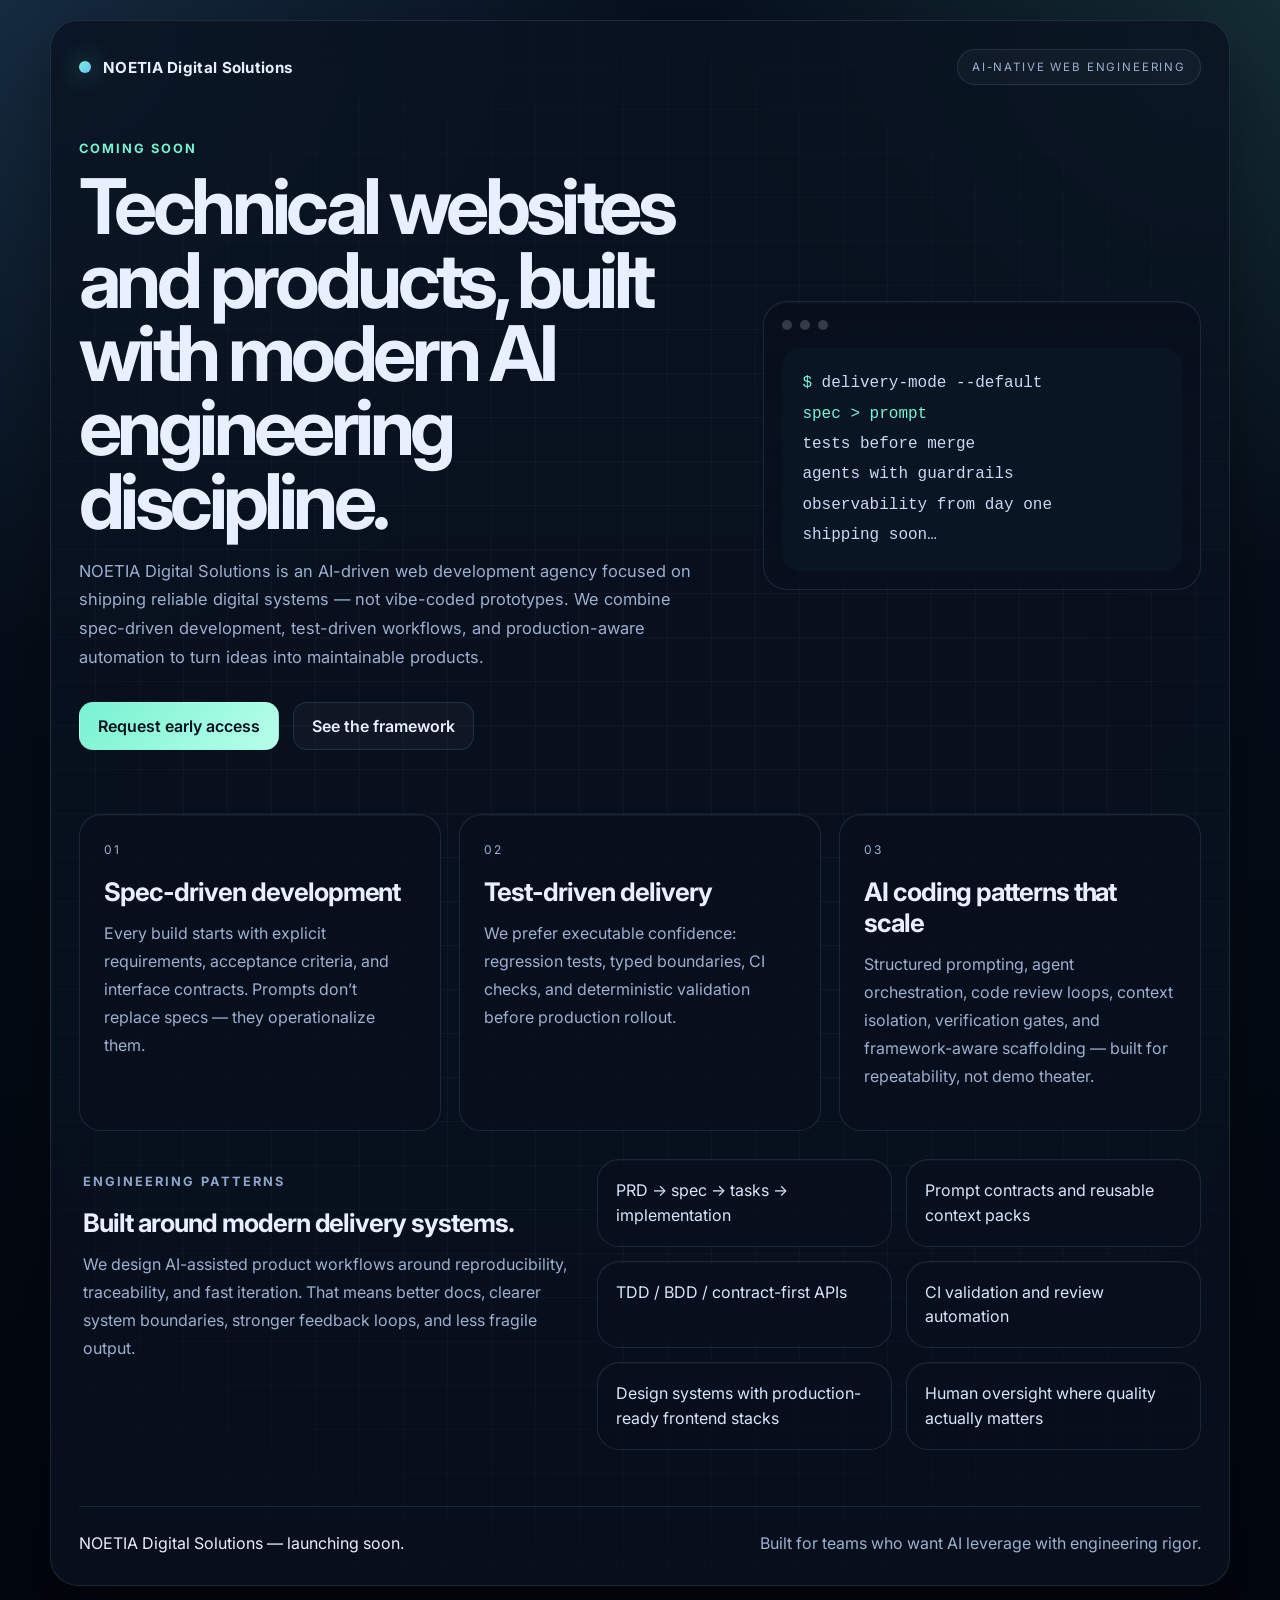
==== index.html @ c1563694 "feat: add coming soon landing page" ====
<!DOCTYPE html>
<html lang="en">
  <head>
    <meta charset="UTF-8" />
    <meta name="viewport" content="width=device-width, initial-scale=1.0" />
    <title>NOETIA Digital Solutions — Coming Soon</title>
    <meta
      name="description"
      content="NOETIA Digital Solutions builds AI-native web systems with spec-driven delivery, test-first engineering, and autonomous coding workflows."
    />
    <link rel="preconnect" href="https://fonts.googleapis.com" />
    <link rel="preconnect" href="https://fonts.gstatic.com" crossorigin />
    <link
      href="https://fonts.googleapis.com/css2?family=Inter:wght@400;500;600;700;800&display=swap"
      rel="stylesheet"
    />
    <link rel="stylesheet" href="styles.css" />
  </head>
  <body>
    <div class="page-shell">
      <div class="grid-glow"></div>
      <header class="topbar">
        <div class="brand-mark">
          <span class="brand-dot"></span>
          <span>NOETIA Digital Solutions</span>
        </div>
        <div class="status-pill">AI-native web engineering</div>
      </header>

      <main class="hero-layout">
        <section class="hero-copy">
          <p class="eyebrow">COMING SOON</p>
          <h1>Technical websites and products, built with modern AI engineering discipline.</h1>
          <p class="lede">
            NOETIA Digital Solutions is an AI-driven web development agency focused on shipping
            reliable digital systems — not vibe-coded prototypes. We combine spec-driven
            development, test-driven workflows, and production-aware automation to turn ideas into
            maintainable products.
          </p>

          <div class="cta-row">
            <a class="button primary" href="mailto:hello@noetia.digital">Request early access</a>
            <a class="button secondary" href="#framework">See the framework</a>
          </div>
        </section>

        <aside class="signal-card">
          <div class="terminal-head">
            <span></span><span></span><span></span>
          </div>
          <div class="terminal-body">
            <div><span class="prompt">$</span> delivery-mode --default</div>
            <div class="accent">spec &gt; prompt</div>
            <div>tests before merge</div>
            <div>agents with guardrails</div>
            <div>observability from day one</div>
            <div>shipping soon…</div>
          </div>
        </aside>
      </main>

      <section class="principles" id="framework">
        <article class="card">
          <p class="card-label">01</p>
          <h2>Spec-driven development</h2>
          <p>
            Every build starts with explicit requirements, acceptance criteria, and interface
            contracts. Prompts don’t replace specs — they operationalize them.
          </p>
        </article>
        <article class="card">
          <p class="card-label">02</p>
          <h2>Test-driven delivery</h2>
          <p>
            We prefer executable confidence: regression tests, typed boundaries, CI checks, and
            deterministic validation before production rollout.
          </p>
        </article>
        <article class="card">
          <p class="card-label">03</p>
          <h2>AI coding patterns that scale</h2>
          <p>
            Structured prompting, agent orchestration, code review loops, context isolation,
            verification gates, and framework-aware scaffolding — built for repeatability, not
            demo theater.
          </p>
        </article>
      </section>

      <section class="capabilities">
        <div class="capability-copy">
          <p class="eyebrow muted">ENGINEERING PATTERNS</p>
          <h2>Built around modern delivery systems.</h2>
          <p>
            We design AI-assisted product workflows around reproducibility, traceability, and fast
            iteration. That means better docs, clearer system boundaries, stronger feedback loops,
            and less fragile output.
          </p>
        </div>
        <div class="capability-list">
          <div class="mini-card">PRD → spec → tasks → implementation</div>
          <div class="mini-card">Prompt contracts and reusable context packs</div>
          <div class="mini-card">TDD / BDD / contract-first APIs</div>
          <div class="mini-card">CI validation and review automation</div>
          <div class="mini-card">Design systems with production-ready frontend stacks</div>
          <div class="mini-card">Human oversight where quality actually matters</div>
        </div>
      </section>

      <footer class="footer">
        <p>NOETIA Digital Solutions — launching soon.</p>
        <p class="footer-note">Built for teams who want AI leverage with engineering rigor.</p>
      </footer>
    </div>
  </body>
</html>
---- styles.css ----
:root {
  --bg: #07111f;
  --bg-soft: rgba(10, 18, 32, 0.78);
  --panel: rgba(9, 16, 29, 0.72);
  --panel-strong: rgba(11, 21, 37, 0.96);
  --line: rgba(120, 149, 189, 0.18);
  --text: #e8f0ff;
  --muted: #9cb0d1;
  --primary: #78f2d1;
  --primary-strong: #6ac0ff;
  --shadow: 0 24px 60px rgba(0, 0, 0, 0.35);
}

* {
  box-sizing: border-box;
}

html {
  scroll-behavior: smooth;
}

body {
  margin: 0;
  min-height: 100vh;
  font-family: "Inter", system-ui, sans-serif;
  color: var(--text);
  background:
    radial-gradient(circle at top left, rgba(106, 192, 255, 0.15), transparent 32%),
    radial-gradient(circle at top right, rgba(120, 242, 209, 0.12), transparent 28%),
    linear-gradient(180deg, #07111f 0%, #02060d 100%);
}

.page-shell {
  position: relative;
  overflow: hidden;
  width: min(1180px, calc(100% - 40px));
  margin: 20px auto;
  padding: 28px;
  border: 1px solid var(--line);
  border-radius: 28px;
  background: var(--bg-soft);
  box-shadow: var(--shadow);
  backdrop-filter: blur(24px);
}

.grid-glow {
  position: absolute;
  inset: 0;
  background-image:
    linear-gradient(rgba(120, 149, 189, 0.06) 1px, transparent 1px),
    linear-gradient(90deg, rgba(120, 149, 189, 0.06) 1px, transparent 1px);
  background-size: 44px 44px;
  mask-image: radial-gradient(circle at center, black 45%, transparent 100%);
  pointer-events: none;
}

.topbar,
.hero-layout,
.principles,
.capabilities,
.footer {
  position: relative;
  z-index: 1;
}

.topbar {
  display: flex;
  align-items: center;
  justify-content: space-between;
  gap: 16px;
  margin-bottom: 56px;
}

.brand-mark {
  display: inline-flex;
  align-items: center;
  gap: 12px;
  font-size: 0.95rem;
  font-weight: 700;
  letter-spacing: 0.02em;
}

.brand-dot {
  width: 12px;
  height: 12px;
  border-radius: 999px;
  background: linear-gradient(135deg, var(--primary), var(--primary-strong));
  box-shadow: 0 0 24px rgba(120, 242, 209, 0.55);
}

.status-pill,
.eyebrow,
.card-label {
  letter-spacing: 0.16em;
  text-transform: uppercase;
}

.status-pill {
  padding: 10px 14px;
  border: 1px solid var(--line);
  border-radius: 999px;
  font-size: 0.72rem;
  color: var(--muted);
  background: rgba(255, 255, 255, 0.03);
}

.hero-layout {
  display: grid;
  grid-template-columns: minmax(0, 1.35fr) minmax(290px, 0.9fr);
  gap: 28px;
  align-items: center;
}

.eyebrow {
  margin: 0 0 14px;
  font-size: 0.8rem;
  font-weight: 700;
  color: var(--primary);
}

.eyebrow.muted {
  color: #8da5cb;
}

h1,
h2,
p {
  margin-top: 0;
}

h1 {
  max-width: 12ch;
  margin-bottom: 18px;
  font-size: clamp(3rem, 6vw, 5.5rem);
  line-height: 0.96;
  letter-spacing: -0.06em;
}

h2 {
  margin-bottom: 12px;
  font-size: clamp(1.45rem, 2vw, 2rem);
  letter-spacing: -0.04em;
}

.lede,
.card p,
.capability-copy p,
.footer-note {
  color: var(--muted);
  line-height: 1.75;
}

.lede {
  max-width: 62ch;
  font-size: 1.03rem;
}

.cta-row {
  display: flex;
  flex-wrap: wrap;
  gap: 14px;
  margin-top: 30px;
}

.button {
  display: inline-flex;
  align-items: center;
  justify-content: center;
  min-height: 48px;
  padding: 0 18px;
  border-radius: 14px;
  border: 1px solid transparent;
  font-weight: 600;
  text-decoration: none;
  transition: transform 150ms ease, border-color 150ms ease, background 150ms ease;
}

.button:hover {
  transform: translateY(-1px);
}

.button.primary {
  color: #04111d;
  background: linear-gradient(135deg, var(--primary), #b8ffea);
}

.button.secondary {
  color: var(--text);
  border-color: var(--line);
  background: rgba(255, 255, 255, 0.03);
}

.signal-card,
.card,
.mini-card {
  border: 1px solid var(--line);
  background: var(--panel);
  box-shadow: inset 0 1px 0 rgba(255, 255, 255, 0.04);
}

.signal-card {
  padding: 18px;
  border-radius: 24px;
  background: linear-gradient(180deg, rgba(8, 16, 29, 0.95), rgba(9, 16, 29, 0.68));
}

.terminal-head {
  display: flex;
  gap: 8px;
  margin-bottom: 18px;
}

.terminal-head span {
  width: 10px;
  height: 10px;
  border-radius: 999px;
  background: rgba(255, 255, 255, 0.18);
}

.terminal-body {
  padding: 20px;
  border-radius: 18px;
  background: var(--panel-strong);
  font-family: "SFMono-Regular", ui-monospace, monospace;
  line-height: 1.9;
  color: #c9d8f3;
}

.prompt,
.accent {
  color: var(--primary);
}

.principles {
  display: grid;
  grid-template-columns: repeat(3, minmax(0, 1fr));
  gap: 18px;
  margin-top: 64px;
}

.card,
.mini-card {
  border-radius: 22px;
}

.card {
  padding: 24px;
}

.card-label {
  margin-bottom: 16px;
  font-size: 0.75rem;
  color: var(--primary);
}

.capabilities {
  display: grid;
  grid-template-columns: minmax(0, 0.9fr) minmax(0, 1.1fr);
  gap: 24px;
  margin-top: 28px;
  align-items: start;
}

.capability-copy {
  padding: 12px 4px;
}

.capability-list {
  display: grid;
  grid-template-columns: repeat(2, minmax(0, 1fr));
  gap: 14px;
}

.mini-card {
  padding: 18px;
  color: #d9e5fb;
  line-height: 1.55;
}

.footer {
  display: flex;
  align-items: center;
  justify-content: space-between;
  gap: 16px;
  margin-top: 56px;
  padding-top: 22px;
  border-top: 1px solid var(--line);
}

.footer p {
  margin-bottom: 0;
}

@media (max-width: 900px) {
  .hero-layout,
  .principles,
  .capabilities,
  .capability-list,
  .footer {
    grid-template-columns: 1fr;
  }

  .topbar,
  .footer {
    flex-direction: column;
    align-items: flex-start;
  }

  h1 {
    max-width: 100%;
  }
}

@media (max-width: 640px) {
  .page-shell {
    width: min(100% - 20px, 100%);
    margin: 10px auto;
    padding: 20px;
    border-radius: 20px;
  }

  .topbar {
    margin-bottom: 36px;
  }

  .principles {
    margin-top: 42px;
  }

  .footer {
    margin-top: 40px;
  }
}
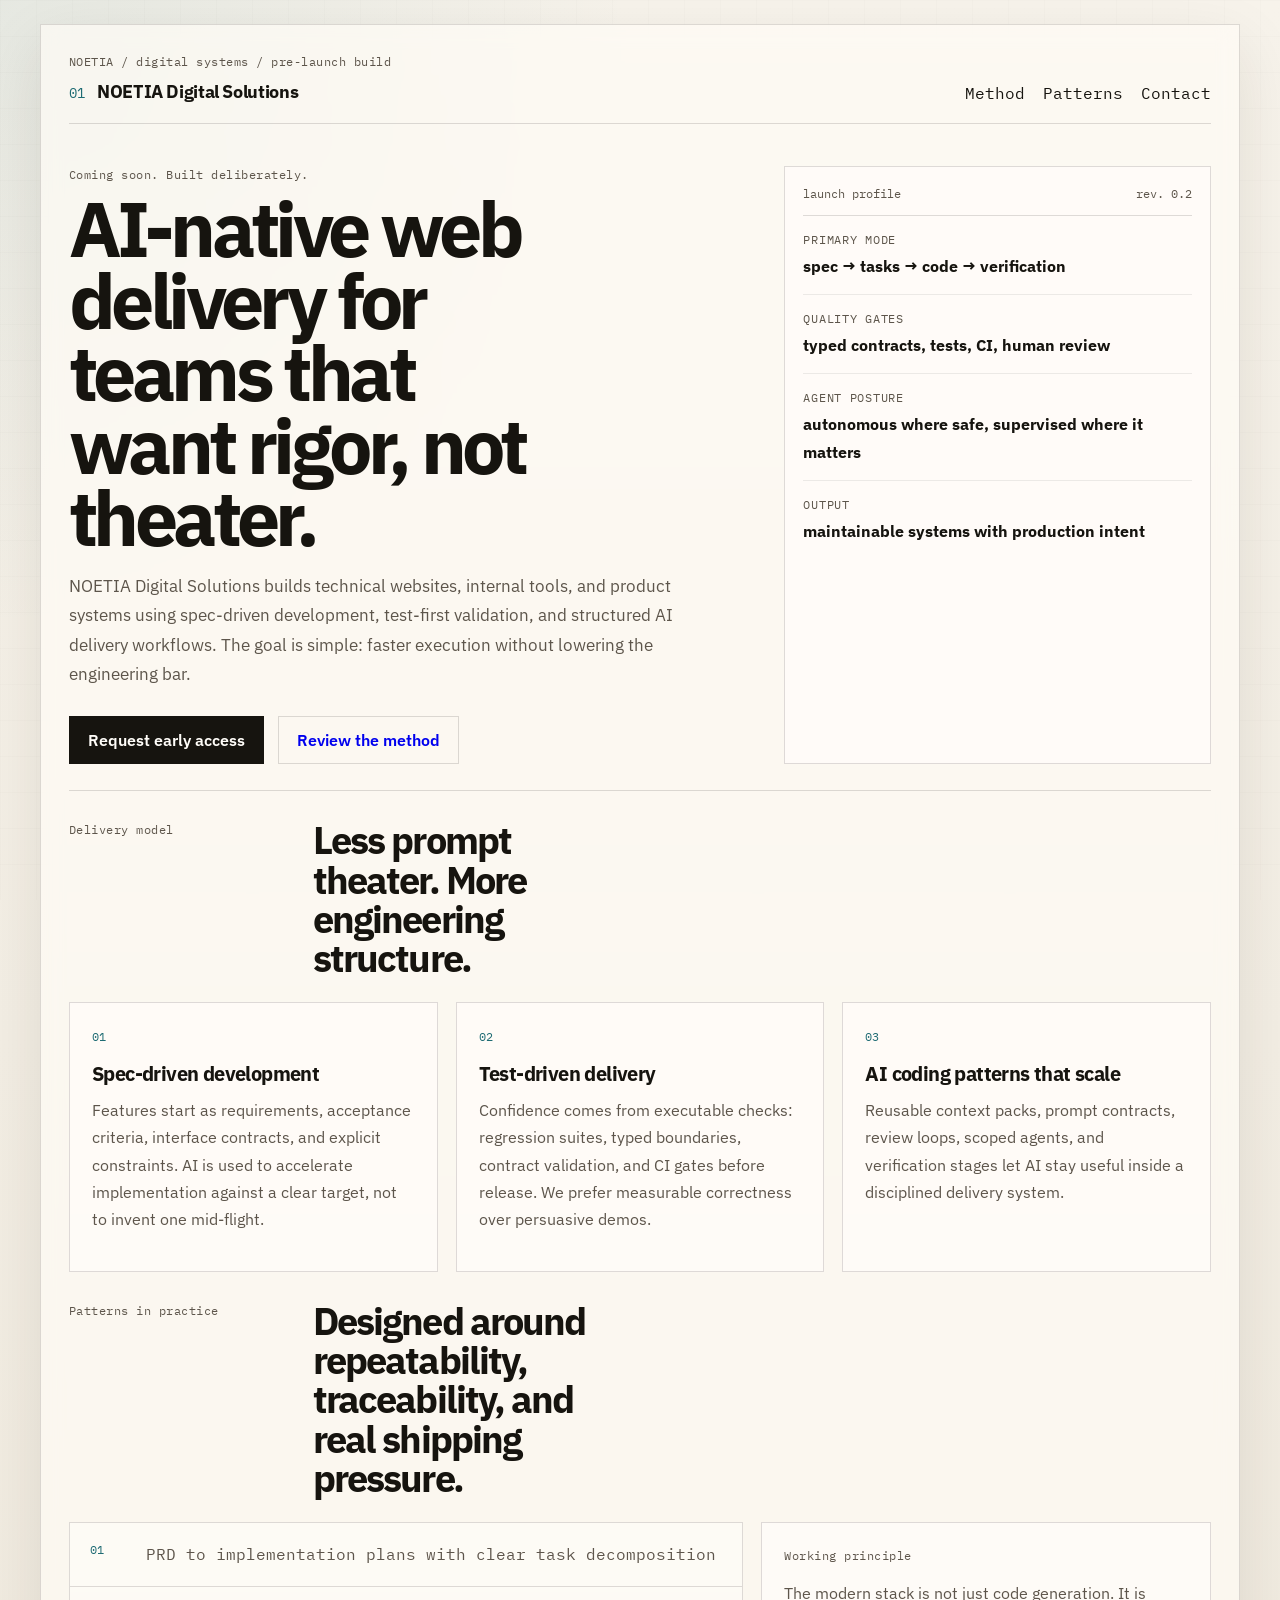
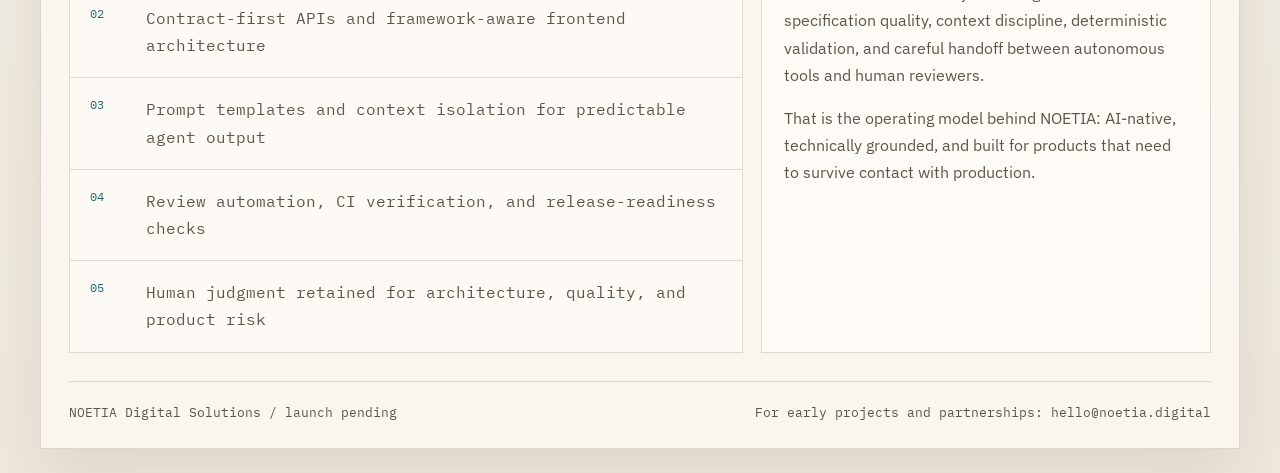
==== commit 07792202: "refactor: sharpen landing page design language" ====
--- a/index.html
+++ b/index.html
@@ -11,105 +11,155 @@
     <link rel="preconnect" href="https://fonts.googleapis.com" />
     <link rel="preconnect" href="https://fonts.gstatic.com" crossorigin />
     <link
-      href="https://fonts.googleapis.com/css2?family=Inter:wght@400;500;600;700;800&display=swap"
+      href="https://fonts.googleapis.com/css2?family=IBM+Plex+Sans:wght@400;500;600;700&family=IBM+Plex+Mono:wght@400;500;600&display=swap"
       rel="stylesheet"
     />
     <link rel="stylesheet" href="styles.css" />
   </head>
   <body>
-    <div class="page-shell">
-      <div class="grid-glow"></div>
-      <header class="topbar">
-        <div class="brand-mark">
-          <span class="brand-dot"></span>
-          <span>NOETIA Digital Solutions</span>
+    <div class="frame">
+      <header class="masthead">
+        <div class="brand-block">
+          <p class="meta-line">NOETIA / digital systems / pre-launch build</p>
+          <div class="brand-row">
+            <span class="brand-index">01</span>
+            <span class="brand-name">NOETIA Digital Solutions</span>
+          </div>
         </div>
-        <div class="status-pill">AI-native web engineering</div>
+        <nav class="utility-nav" aria-label="Section navigation">
+          <a href="#method">Method</a>
+          <a href="#stack">Patterns</a>
+          <a href="mailto:hello@noetia.digital">Contact</a>
+        </nav>
       </header>
 
-      <main class="hero-layout">
-        <section class="hero-copy">
-          <p class="eyebrow">COMING SOON</p>
-          <h1>Technical websites and products, built with modern AI engineering discipline.</h1>
-          <p class="lede">
-            NOETIA Digital Solutions is an AI-driven web development agency focused on shipping
-            reliable digital systems — not vibe-coded prototypes. We combine spec-driven
-            development, test-driven workflows, and production-aware automation to turn ideas into
-            maintainable products.
-          </p>
+      <main>
+        <section class="hero">
+          <div class="hero-copy">
+            <p class="section-kicker">Coming soon. Built deliberately.</p>
+            <h1>AI-native web delivery for teams that want rigor, not theater.</h1>
+            <p class="hero-text">
+              NOETIA Digital Solutions builds technical websites, internal tools, and product
+              systems using spec-driven development, test-first validation, and structured AI
+              delivery workflows. The goal is simple: faster execution without lowering the
+              engineering bar.
+            </p>
+            <div class="hero-actions">
+              <a class="button button-primary" href="mailto:hello@noetia.digital"
+                >Request early access</a
+              >
+              <a class="button button-secondary" href="#method">Review the method</a>
+            </div>
+          </div>
 
-          <div class="cta-row">
-            <a class="button primary" href="mailto:hello@noetia.digital">Request early access</a>
-            <a class="button secondary" href="#framework">See the framework</a>
+          <aside class="signal-panel" aria-label="Delivery model preview">
+            <div class="signal-head">
+              <span>launch profile</span>
+              <span>rev. 0.2</span>
+            </div>
+            <div class="signal-grid">
+              <div>
+                <span class="signal-label">Primary mode</span>
+                <strong>spec &rarr; tasks &rarr; code &rarr; verification</strong>
+              </div>
+              <div>
+                <span class="signal-label">Quality gates</span>
+                <strong>typed contracts, tests, CI, human review</strong>
+              </div>
+              <div>
+                <span class="signal-label">Agent posture</span>
+                <strong>autonomous where safe, supervised where it matters</strong>
+              </div>
+              <div>
+                <span class="signal-label">Output</span>
+                <strong>maintainable systems with production intent</strong>
+              </div>
+            </div>
+          </aside>
+        </section>
+
+        <section class="method" id="method">
+          <div class="section-heading">
+            <p class="section-kicker">Delivery model</p>
+            <h2>Less prompt theater. More engineering structure.</h2>
+          </div>
+          <div class="method-grid">
+            <article class="method-card">
+              <span class="card-number">01</span>
+              <h3>Spec-driven development</h3>
+              <p>
+                Features start as requirements, acceptance criteria, interface contracts, and
+                explicit constraints. AI is used to accelerate implementation against a clear
+                target, not to invent one mid-flight.
+              </p>
+            </article>
+            <article class="method-card">
+              <span class="card-number">02</span>
+              <h3>Test-driven delivery</h3>
+              <p>
+                Confidence comes from executable checks: regression suites, typed boundaries,
+                contract validation, and CI gates before release. We prefer measurable correctness
+                over persuasive demos.
+              </p>
+            </article>
+            <article class="method-card">
+              <span class="card-number">03</span>
+              <h3>AI coding patterns that scale</h3>
+              <p>
+                Reusable context packs, prompt contracts, review loops, scoped agents, and
+                verification stages let AI stay useful inside a disciplined delivery system.
+              </p>
+            </article>
           </div>
         </section>
 
-        <aside class="signal-card">
-          <div class="terminal-head">
-            <span></span><span></span><span></span>
+        <section class="stack" id="stack">
+          <div class="section-heading">
+            <p class="section-kicker">Patterns in practice</p>
+            <h2>Designed around repeatability, traceability, and real shipping pressure.</h2>
           </div>
-          <div class="terminal-body">
-            <div><span class="prompt">$</span> delivery-mode --default</div>
-            <div class="accent">spec &gt; prompt</div>
-            <div>tests before merge</div>
-            <div>agents with guardrails</div>
-            <div>observability from day one</div>
-            <div>shipping soon…</div>
+          <div class="stack-layout">
+            <div class="stack-list" role="list" aria-label="Capabilities">
+              <div class="stack-item" role="listitem">
+                <span>01</span>
+                <p>PRD to implementation plans with clear task decomposition</p>
+              </div>
+              <div class="stack-item" role="listitem">
+                <span>02</span>
+                <p>Contract-first APIs and framework-aware frontend architecture</p>
+              </div>
+              <div class="stack-item" role="listitem">
+                <span>03</span>
+                <p>Prompt templates and context isolation for predictable agent output</p>
+              </div>
+              <div class="stack-item" role="listitem">
+                <span>04</span>
+                <p>Review automation, CI verification, and release-readiness checks</p>
+              </div>
+              <div class="stack-item" role="listitem">
+                <span>05</span>
+                <p>Human judgment retained for architecture, quality, and product risk</p>
+              </div>
+            </div>
+            <div class="note-panel">
+              <p class="note-caption">Working principle</p>
+              <p>
+                The modern stack is not just code generation. It is specification quality, context
+                discipline, deterministic validation, and careful handoff between autonomous tools
+                and human reviewers.
+              </p>
+              <p>
+                That is the operating model behind NOETIA: AI-native, technically grounded, and
+                built for products that need to survive contact with production.
+              </p>
+            </div>
           </div>
-        </aside>
+        </section>
       </main>
 
-      <section class="principles" id="framework">
-        <article class="card">
-          <p class="card-label">01</p>
-          <h2>Spec-driven development</h2>
-          <p>
-            Every build starts with explicit requirements, acceptance criteria, and interface
-            contracts. Prompts don’t replace specs — they operationalize them.
-          </p>
-        </article>
-        <article class="card">
-          <p class="card-label">02</p>
-          <h2>Test-driven delivery</h2>
-          <p>
-            We prefer executable confidence: regression tests, typed boundaries, CI checks, and
-            deterministic validation before production rollout.
-          </p>
-        </article>
-        <article class="card">
-          <p class="card-label">03</p>
-          <h2>AI coding patterns that scale</h2>
-          <p>
-            Structured prompting, agent orchestration, code review loops, context isolation,
-            verification gates, and framework-aware scaffolding — built for repeatability, not
-            demo theater.
-          </p>
-        </article>
-      </section>
-
-      <section class="capabilities">
-        <div class="capability-copy">
-          <p class="eyebrow muted">ENGINEERING PATTERNS</p>
-          <h2>Built around modern delivery systems.</h2>
-          <p>
-            We design AI-assisted product workflows around reproducibility, traceability, and fast
-            iteration. That means better docs, clearer system boundaries, stronger feedback loops,
-            and less fragile output.
-          </p>
-        </div>
-        <div class="capability-list">
-          <div class="mini-card">PRD → spec → tasks → implementation</div>
-          <div class="mini-card">Prompt contracts and reusable context packs</div>
-          <div class="mini-card">TDD / BDD / contract-first APIs</div>
-          <div class="mini-card">CI validation and review automation</div>
-          <div class="mini-card">Design systems with production-ready frontend stacks</div>
-          <div class="mini-card">Human oversight where quality actually matters</div>
-        </div>
-      </section>
-
       <footer class="footer">
-        <p>NOETIA Digital Solutions — launching soon.</p>
-        <p class="footer-note">Built for teams who want AI leverage with engineering rigor.</p>
+        <p>NOETIA Digital Solutions / launch pending</p>
+        <p>For early projects and partnerships: <a href="mailto:hello@noetia.digital">hello@noetia.digital</a></p>
       </footer>
     </div>
   </body>
--- a/styles.css
+++ b/styles.css
@@ -1,14 +1,14 @@
 :root {
-  --bg: #07111f;
-  --bg-soft: rgba(10, 18, 32, 0.78);
-  --panel: rgba(9, 16, 29, 0.72);
-  --panel-strong: rgba(11, 21, 37, 0.96);
-  --line: rgba(120, 149, 189, 0.18);
-  --text: #e8f0ff;
-  --muted: #9cb0d1;
-  --primary: #78f2d1;
-  --primary-strong: #6ac0ff;
-  --shadow: 0 24px 60px rgba(0, 0, 0, 0.35);
+  --bg: #f3efe6;
+  --bg-strong: #ece6db;
+  --surface: rgba(255, 252, 247, 0.68);
+  --surface-strong: #fffdf9;
+  --ink: #16140f;
+  --muted: #5d554b;
+  --line: rgba(22, 20, 15, 0.14);
+  --accent: #1e6b73;
+  --accent-soft: #d7ebe7;
+  --shadow: 0 22px 60px rgba(38, 30, 17, 0.1);
 }
 
 * {
@@ -22,144 +22,185 @@
 body {
   margin: 0;
   min-height: 100vh;
-  font-family: "Inter", system-ui, sans-serif;
-  color: var(--text);
+  font-family: "IBM Plex Sans", system-ui, sans-serif;
+  color: var(--ink);
   background:
-    radial-gradient(circle at top left, rgba(106, 192, 255, 0.15), transparent 32%),
-    radial-gradient(circle at top right, rgba(120, 242, 209, 0.12), transparent 28%),
-    linear-gradient(180deg, #07111f 0%, #02060d 100%);
-}
-
-.page-shell {
-  position: relative;
-  overflow: hidden;
-  width: min(1180px, calc(100% - 40px));
-  margin: 20px auto;
-  padding: 28px;
-  border: 1px solid var(--line);
-  border-radius: 28px;
-  background: var(--bg-soft);
-  box-shadow: var(--shadow);
-  backdrop-filter: blur(24px);
-}
-
-.grid-glow {
-  position: absolute;
+    radial-gradient(circle at top left, rgba(30, 107, 115, 0.08), transparent 26%),
+    linear-gradient(180deg, #f7f3eb 0%, #efe9dd 100%);
+}
+
+body::before {
+  content: "";
+  position: fixed;
   inset: 0;
   background-image:
-    linear-gradient(rgba(120, 149, 189, 0.06) 1px, transparent 1px),
-    linear-gradient(90deg, rgba(120, 149, 189, 0.06) 1px, transparent 1px);
-  background-size: 44px 44px;
-  mask-image: radial-gradient(circle at center, black 45%, transparent 100%);
+    linear-gradient(rgba(22, 20, 15, 0.035) 1px, transparent 1px),
+    linear-gradient(90deg, rgba(22, 20, 15, 0.035) 1px, transparent 1px);
+  background-size: 36px 36px;
+  opacity: 0.35;
   pointer-events: none;
 }
 
-.topbar,
-.hero-layout,
-.principles,
-.capabilities,
+.frame {
+  position: relative;
+  width: min(1200px, calc(100% - 48px));
+  margin: 24px auto;
+  padding: 28px 28px 24px;
+  border: 1px solid var(--line);
+  background: var(--surface);
+  box-shadow: var(--shadow);
+  backdrop-filter: blur(10px);
+}
+
+.masthead,
+.hero,
+.method,
+.stack,
 .footer {
   position: relative;
   z-index: 1;
 }
 
-.topbar {
+.masthead,
+.footer {
   display: flex;
-  align-items: center;
+  align-items: flex-end;
   justify-content: space-between;
-  gap: 16px;
-  margin-bottom: 56px;
-}
-
-.brand-mark {
-  display: inline-flex;
-  align-items: center;
+  gap: 20px;
+}
+
+.masthead {
+  padding-bottom: 20px;
+  border-bottom: 1px solid var(--line);
+}
+
+.meta-line,
+.section-kicker,
+.signal-label,
+.note-caption,
+.card-number,
+.stack-item span,
+.brand-index,
+.utility-nav a {
+  font-family: "IBM Plex Mono", ui-monospace, monospace;
+}
+
+.meta-line,
+.section-kicker,
+.note-caption {
+  margin: 0 0 10px;
+  font-size: 0.78rem;
+  letter-spacing: 0.04em;
+  color: var(--muted);
+}
+
+.brand-row {
+  display: flex;
+  align-items: baseline;
   gap: 12px;
-  font-size: 0.95rem;
+}
+
+.brand-index {
+  font-size: 0.85rem;
+  color: var(--accent);
+}
+
+.brand-name {
+  font-size: 1.15rem;
   font-weight: 700;
-  letter-spacing: 0.02em;
-}
-
-.brand-dot {
-  width: 12px;
-  height: 12px;
-  border-radius: 999px;
-  background: linear-gradient(135deg, var(--primary), var(--primary-strong));
-  box-shadow: 0 0 24px rgba(120, 242, 209, 0.55);
-}
-
-.status-pill,
-.eyebrow,
-.card-label {
-  letter-spacing: 0.16em;
-  text-transform: uppercase;
-}
-
-.status-pill {
-  padding: 10px 14px;
-  border: 1px solid var(--line);
-  border-radius: 999px;
-  font-size: 0.72rem;
-  color: var(--muted);
-  background: rgba(255, 255, 255, 0.03);
-}
-
-.hero-layout {
-  display: grid;
-  grid-template-columns: minmax(0, 1.35fr) minmax(290px, 0.9fr);
+  letter-spacing: -0.02em;
+}
+
+.utility-nav {
+  display: flex;
+  flex-wrap: wrap;
+  gap: 18px;
+}
+
+.utility-nav a,
+.footer a {
+  color: inherit;
+  text-decoration: none;
+}
+
+.utility-nav a:hover,
+.footer a:hover,
+.button:hover {
+  color: var(--accent);
+}
+
+.hero {
+  display: grid;
+  grid-template-columns: minmax(0, 1.45fr) minmax(320px, 0.9fr);
   gap: 28px;
-  align-items: center;
-}
-
-.eyebrow {
-  margin: 0 0 14px;
-  font-size: 0.8rem;
-  font-weight: 700;
-  color: var(--primary);
-}
-
-.eyebrow.muted {
-  color: #8da5cb;
+  padding: 42px 0 26px;
+  border-bottom: 1px solid var(--line);
+}
+
+.hero-copy {
+  max-width: 760px;
 }
 
 h1,
 h2,
+h3,
 p {
   margin-top: 0;
 }
 
 h1 {
-  max-width: 12ch;
   margin-bottom: 18px;
-  font-size: clamp(3rem, 6vw, 5.5rem);
-  line-height: 0.96;
+  font-size: clamp(3rem, 6vw, 6.2rem);
+  line-height: 0.94;
   letter-spacing: -0.06em;
+  max-width: 11ch;
 }
 
 h2 {
-  margin-bottom: 12px;
-  font-size: clamp(1.45rem, 2vw, 2rem);
-  letter-spacing: -0.04em;
-}
-
-.lede,
-.card p,
-.capability-copy p,
-.footer-note {
+  margin-bottom: 0;
+  font-size: clamp(1.9rem, 3vw, 3rem);
+  line-height: 1.02;
+  letter-spacing: -0.05em;
+  max-width: 14ch;
+}
+
+h3 {
+  margin-bottom: 10px;
+  font-size: 1.25rem;
+  letter-spacing: -0.03em;
+}
+
+.hero-text,
+.method-card p,
+.note-panel p,
+.stack-item p,
+.footer,
+.signal-grid strong {
+  line-height: 1.7;
+}
+
+.hero-text,
+.method-card p,
+.note-panel p,
+.stack-item p,
+.footer,
+.signal-label,
+.meta-line,
+.section-kicker,
+.note-caption {
   color: var(--muted);
-  line-height: 1.75;
-}
-
-.lede {
+}
+
+.hero-text {
   max-width: 62ch;
-  font-size: 1.03rem;
-}
-
-.cta-row {
+  font-size: 1.08rem;
+}
+
+.hero-actions {
   display: flex;
   flex-wrap: wrap;
   gap: 14px;
-  margin-top: 30px;
+  margin-top: 28px;
 }
 
 .button {
@@ -168,166 +209,194 @@
   justify-content: center;
   min-height: 48px;
   padding: 0 18px;
-  border-radius: 14px;
-  border: 1px solid transparent;
+  border: 1px solid var(--line);
+  text-decoration: none;
   font-weight: 600;
-  text-decoration: none;
-  transition: transform 150ms ease, border-color 150ms ease, background 150ms ease;
-}
-
-.button:hover {
-  transform: translateY(-1px);
-}
-
-.button.primary {
-  color: #04111d;
-  background: linear-gradient(135deg, var(--primary), #b8ffea);
-}
-
-.button.secondary {
-  color: var(--text);
-  border-color: var(--line);
-  background: rgba(255, 255, 255, 0.03);
-}
-
-.signal-card,
-.card,
-.mini-card {
+  transition: color 160ms ease, background 160ms ease, border-color 160ms ease;
+}
+
+.button-primary {
+  color: var(--surface-strong);
+  background: var(--ink);
+  border-color: var(--ink);
+}
+
+.button-primary:hover {
+  background: var(--accent);
+  border-color: var(--accent);
+  color: #fff;
+}
+
+.button-secondary {
+  background: transparent;
+}
+
+.signal-panel,
+.method-card,
+.note-panel {
+  background: rgba(255, 253, 249, 0.78);
+}
+
+.signal-panel {
+  padding: 18px;
   border: 1px solid var(--line);
-  background: var(--panel);
-  box-shadow: inset 0 1px 0 rgba(255, 255, 255, 0.04);
-}
-
-.signal-card {
-  padding: 18px;
-  border-radius: 24px;
-  background: linear-gradient(180deg, rgba(8, 16, 29, 0.95), rgba(9, 16, 29, 0.68));
-}
-
-.terminal-head {
+}
+
+.signal-head,
+.stack-item,
+.footer {
+  font-family: "IBM Plex Mono", ui-monospace, monospace;
+}
+
+.signal-head {
   display: flex;
-  gap: 8px;
-  margin-bottom: 18px;
-}
-
-.terminal-head span {
-  width: 10px;
-  height: 10px;
-  border-radius: 999px;
-  background: rgba(255, 255, 255, 0.18);
-}
-
-.terminal-body {
-  padding: 20px;
-  border-radius: 18px;
-  background: var(--panel-strong);
-  font-family: "SFMono-Regular", ui-monospace, monospace;
-  line-height: 1.9;
-  color: #c9d8f3;
-}
-
-.prompt,
-.accent {
-  color: var(--primary);
-}
-
-.principles {
+  justify-content: space-between;
+  gap: 16px;
+  padding-bottom: 14px;
+  margin-bottom: 16px;
+  border-bottom: 1px solid var(--line);
+  font-size: 0.78rem;
+  color: var(--muted);
+  text-transform: lowercase;
+}
+
+.signal-grid {
+  display: grid;
+  gap: 16px;
+}
+
+.signal-grid div {
+  padding-bottom: 14px;
+  border-bottom: 1px solid rgba(22, 20, 15, 0.08);
+}
+
+.signal-grid div:last-child {
+  border-bottom: 0;
+  padding-bottom: 0;
+}
+
+.signal-label {
+  display: block;
+  margin-bottom: 6px;
+  font-size: 0.75rem;
+  text-transform: uppercase;
+  letter-spacing: 0.06em;
+}
+
+.section-heading {
+  display: grid;
+  grid-template-columns: minmax(0, 220px) minmax(0, 1fr);
+  gap: 24px;
+  align-items: start;
+  margin-bottom: 24px;
+}
+
+.method,
+.stack {
+  padding-top: 30px;
+}
+
+.method-grid {
   display: grid;
   grid-template-columns: repeat(3, minmax(0, 1fr));
   gap: 18px;
-  margin-top: 64px;
-}
-
-.card,
-.mini-card {
-  border-radius: 22px;
-}
-
-.card {
-  padding: 24px;
-}
-
-.card-label {
+}
+
+.method-card,
+.note-panel {
+  padding: 22px;
+  border: 1px solid var(--line);
+}
+
+.card-number {
+  display: inline-block;
   margin-bottom: 16px;
-  font-size: 0.75rem;
-  color: var(--primary);
-}
-
-.capabilities {
-  display: grid;
-  grid-template-columns: minmax(0, 0.9fr) minmax(0, 1.1fr);
-  gap: 24px;
-  margin-top: 28px;
-  align-items: start;
-}
-
-.capability-copy {
-  padding: 12px 4px;
-}
-
-.capability-list {
-  display: grid;
-  grid-template-columns: repeat(2, minmax(0, 1fr));
+  color: var(--accent);
+  font-size: 0.78rem;
+}
+
+.stack-layout {
+  display: grid;
+  grid-template-columns: minmax(0, 1.2fr) minmax(280px, 0.8fr);
+  gap: 18px;
+}
+
+.stack-list {
+  border: 1px solid var(--line);
+  background: rgba(255, 253, 249, 0.56);
+}
+
+.stack-item {
+  display: grid;
+  grid-template-columns: 42px 1fr;
   gap: 14px;
-}
-
-.mini-card {
-  padding: 18px;
-  color: #d9e5fb;
-  line-height: 1.55;
-}
-
-.footer {
-  display: flex;
-  align-items: center;
-  justify-content: space-between;
-  gap: 16px;
-  margin-top: 56px;
-  padding-top: 22px;
-  border-top: 1px solid var(--line);
-}
-
+  padding: 18px 20px;
+  border-bottom: 1px solid var(--line);
+}
+
+.stack-item:last-child {
+  border-bottom: 0;
+}
+
+.stack-item span {
+  color: var(--accent);
+  font-size: 0.78rem;
+}
+
+.stack-item p,
 .footer p {
   margin-bottom: 0;
 }
 
-@media (max-width: 900px) {
-  .hero-layout,
-  .principles,
-  .capabilities,
-  .capability-list,
-  .footer {
+.note-panel p + p {
+  margin-top: 14px;
+}
+
+.footer {
+  margin-top: 28px;
+  padding-top: 20px;
+  border-top: 1px solid var(--line);
+  font-size: 0.82rem;
+}
+
+@media (max-width: 960px) {
+  .hero,
+  .method-grid,
+  .stack-layout,
+  .section-heading {
     grid-template-columns: 1fr;
   }
 
-  .topbar,
+  .masthead,
   .footer {
     flex-direction: column;
     align-items: flex-start;
   }
 
-  h1 {
+  h1,
+  h2 {
     max-width: 100%;
   }
 }
 
 @media (max-width: 640px) {
-  .page-shell {
+  .frame {
     width: min(100% - 20px, 100%);
     margin: 10px auto;
-    padding: 20px;
-    border-radius: 20px;
-  }
-
-  .topbar {
-    margin-bottom: 36px;
-  }
-
-  .principles {
-    margin-top: 42px;
-  }
-
-  .footer {
-    margin-top: 40px;
-  }
-}
+    padding: 18px;
+  }
+
+  .hero {
+    padding-top: 28px;
+  }
+
+  .utility-nav,
+  .hero-actions {
+    gap: 12px;
+  }
+
+  .stack-item {
+    grid-template-columns: 32px 1fr;
+    padding: 16px;
+  }
+}
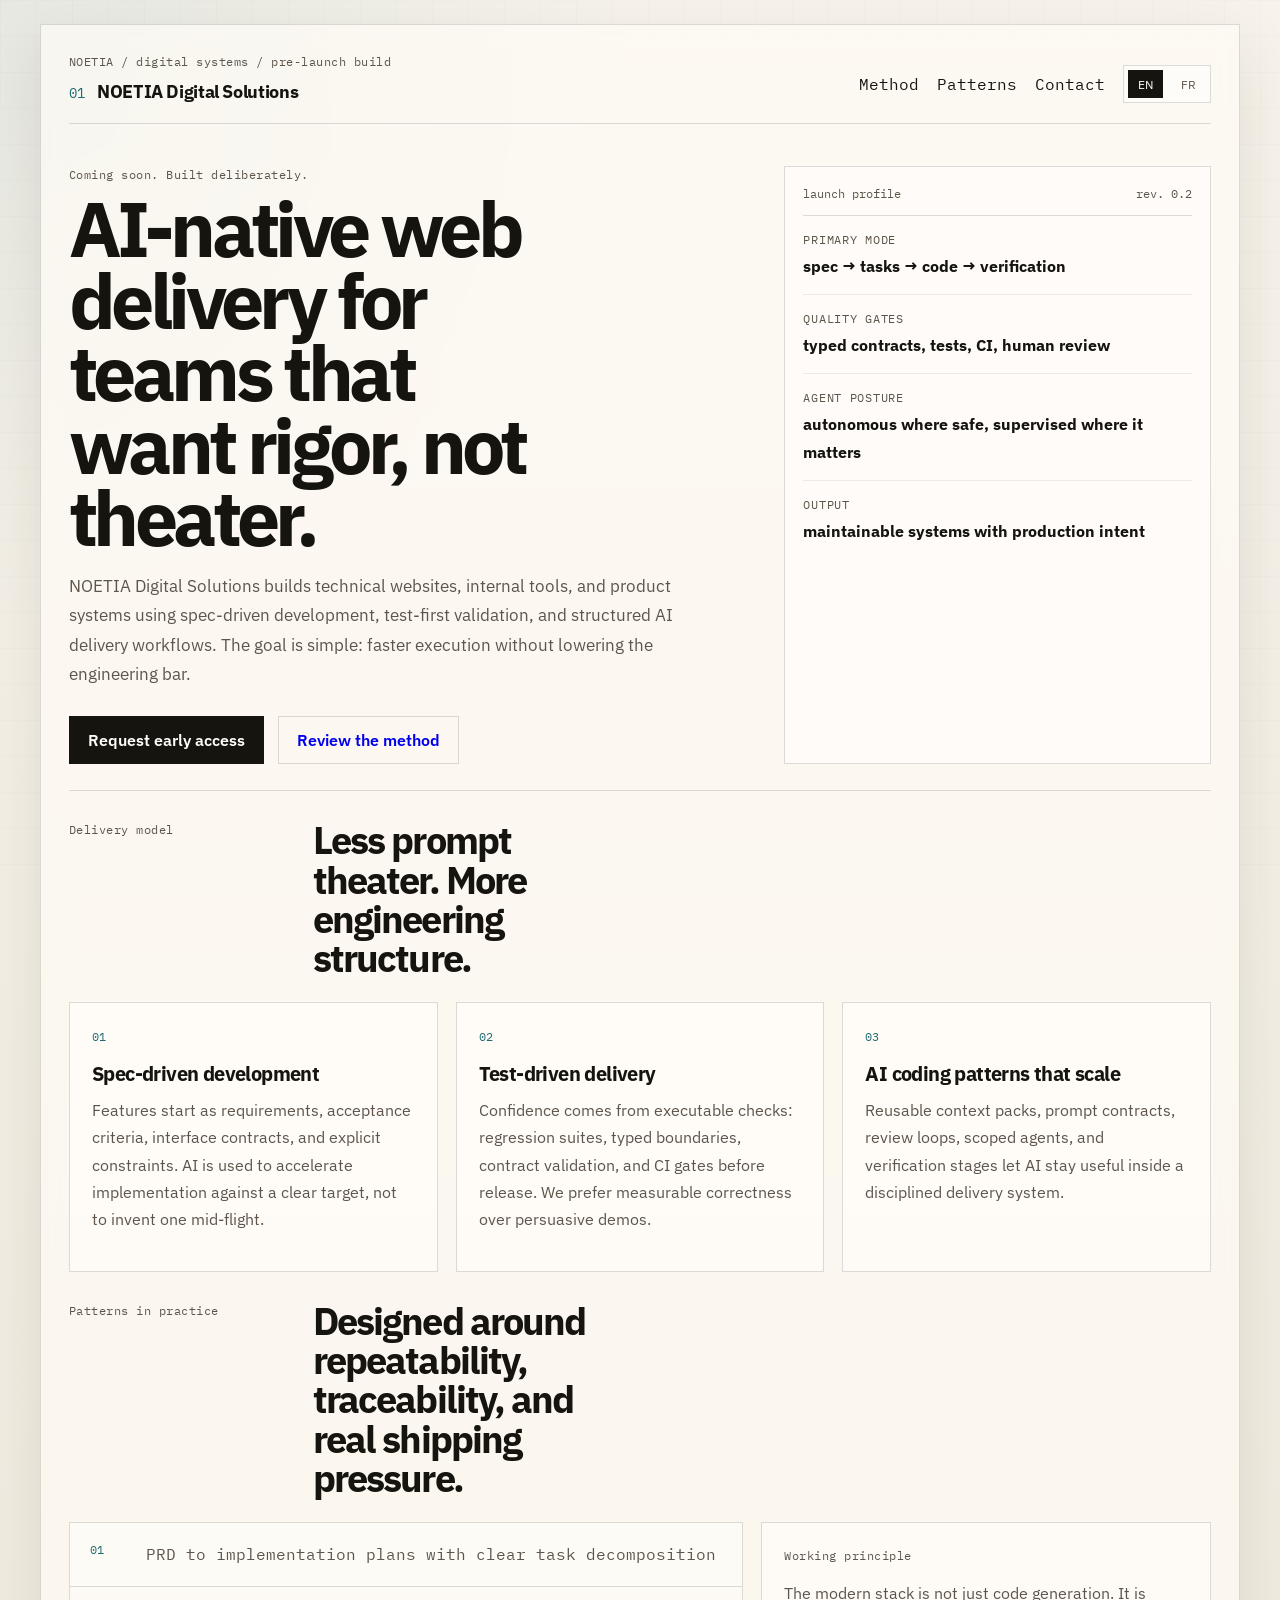
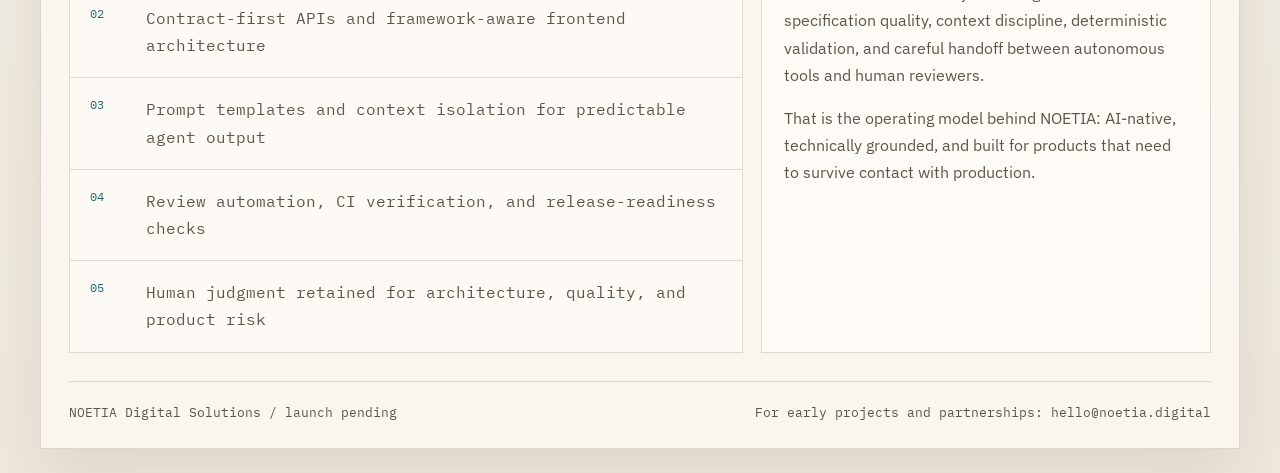
==== commit 8f3aadda: "feat: add French landing page" ====
--- a/index.html
+++ b/index.html
@@ -8,6 +8,8 @@
       name="description"
       content="NOETIA Digital Solutions builds AI-native web systems with spec-driven delivery, test-first engineering, and autonomous coding workflows."
     />
+    <link rel="alternate" hreflang="en" href="/index.html" />
+    <link rel="alternate" hreflang="fr" href="/fr/index.html" />
     <link rel="preconnect" href="https://fonts.googleapis.com" />
     <link rel="preconnect" href="https://fonts.gstatic.com" crossorigin />
     <link
@@ -26,11 +28,17 @@
             <span class="brand-name">NOETIA Digital Solutions</span>
           </div>
         </div>
-        <nav class="utility-nav" aria-label="Section navigation">
-          <a href="#method">Method</a>
-          <a href="#stack">Patterns</a>
-          <a href="mailto:hello@noetia.digital">Contact</a>
-        </nav>
+        <div class="nav-cluster">
+          <nav class="utility-nav" aria-label="Section navigation">
+            <a href="#method">Method</a>
+            <a href="#stack">Patterns</a>
+            <a href="mailto:hello@noetia.digital">Contact</a>
+          </nav>
+          <nav class="language-switch" aria-label="Language selection">
+            <a class="is-active" href="/index.html" aria-current="page">EN</a>
+            <a href="/fr/index.html">FR</a>
+          </nav>
+        </div>
       </header>
 
       <main>
--- a/styles.css
+++ b/styles.css
@@ -69,6 +69,14 @@
   gap: 20px;
 }
 
+.nav-cluster {
+  display: flex;
+  align-items: center;
+  gap: 18px;
+  flex-wrap: wrap;
+  justify-content: flex-end;
+}
+
 .masthead {
   padding-bottom: 20px;
   border-bottom: 1px solid var(--line);
@@ -111,22 +119,47 @@
   letter-spacing: -0.02em;
 }
 
-.utility-nav {
+.utility-nav,
+.language-switch {
   display: flex;
   flex-wrap: wrap;
   gap: 18px;
 }
 
 .utility-nav a,
+.language-switch a,
 .footer a {
   color: inherit;
   text-decoration: none;
 }
 
+.language-switch {
+  gap: 8px;
+  padding: 4px;
+  border: 1px solid var(--line);
+  background: rgba(255, 253, 249, 0.7);
+}
+
+.language-switch a {
+  padding: 6px 10px;
+  font-size: 0.78rem;
+  color: var(--muted);
+}
+
+.language-switch a.is-active {
+  background: var(--ink);
+  color: var(--surface-strong);
+}
+
 .utility-nav a:hover,
+.language-switch a:hover,
 .footer a:hover,
 .button:hover {
   color: var(--accent);
+}
+
+.language-switch a.is-active:hover {
+  color: var(--surface-strong);
 }
 
 .hero {
@@ -373,6 +406,10 @@
     align-items: flex-start;
   }
 
+  .nav-cluster {
+    justify-content: flex-start;
+  }
+
   h1,
   h2 {
     max-width: 100%;
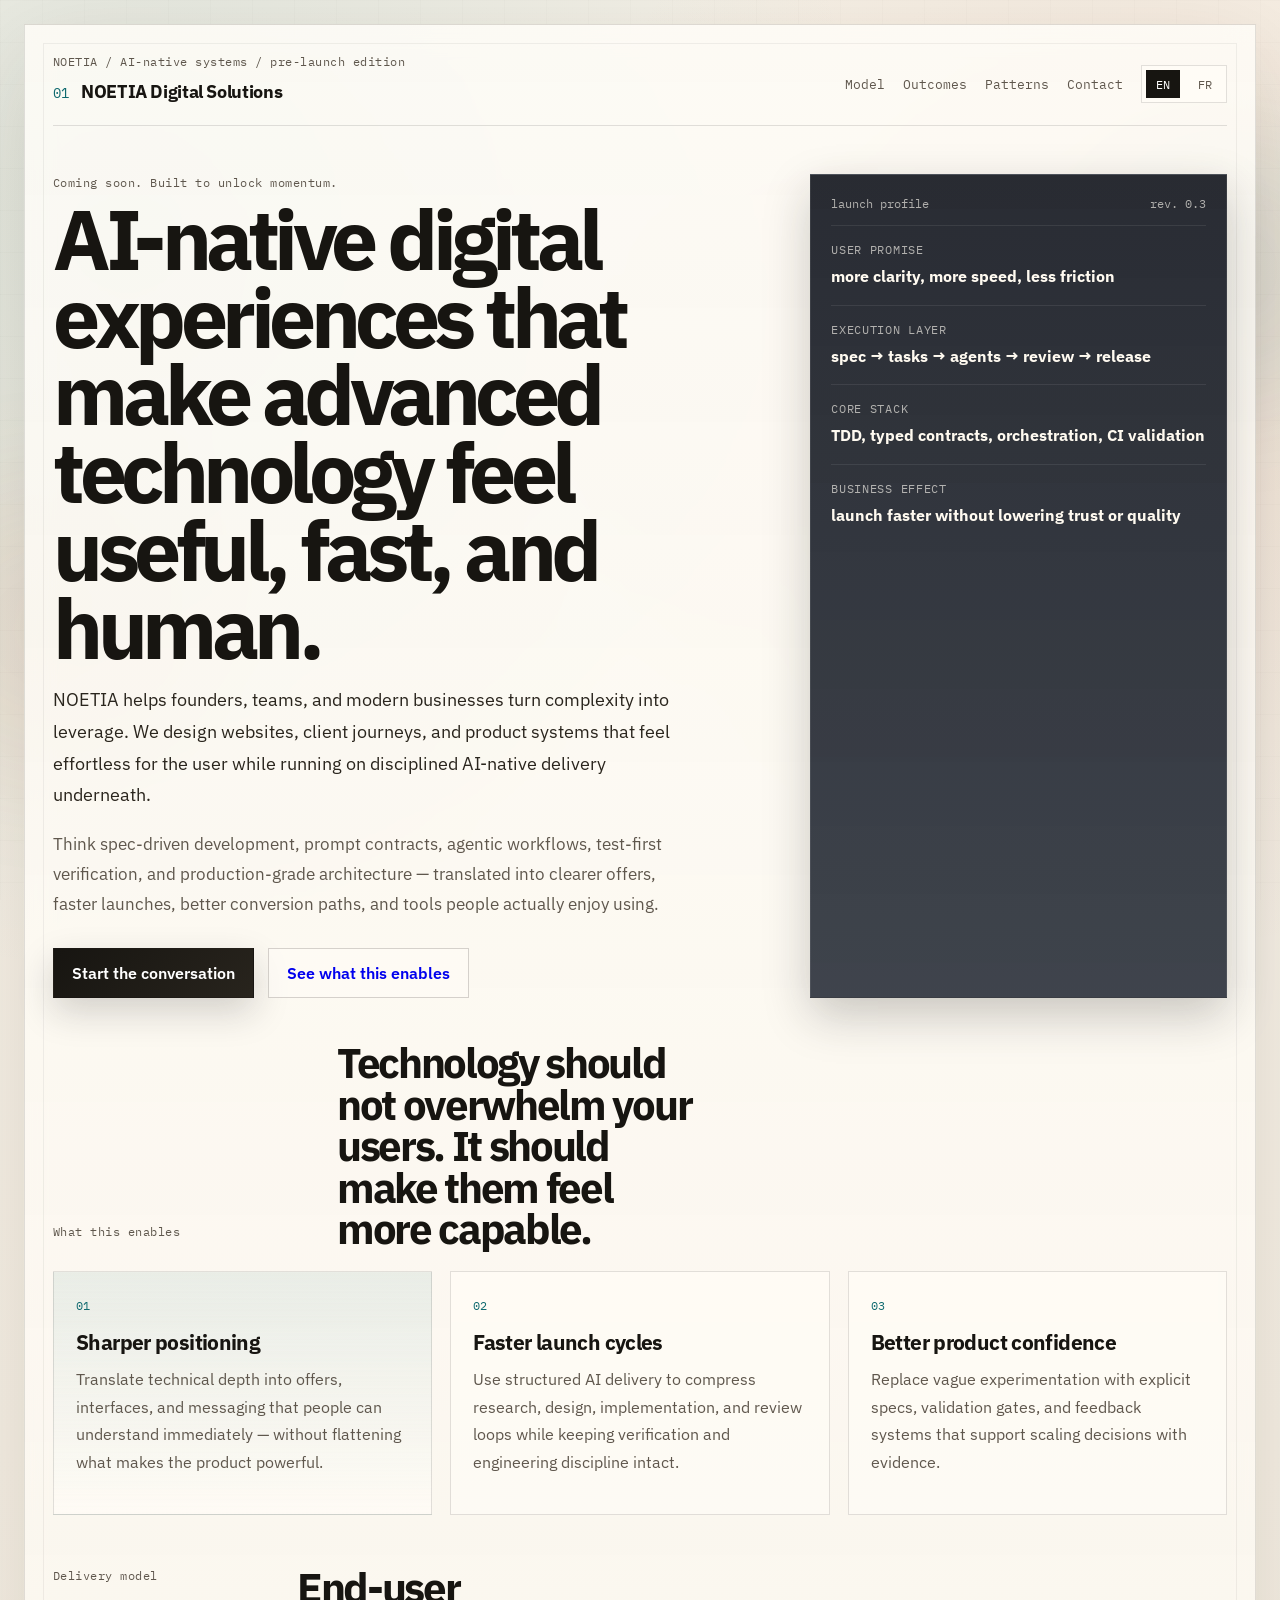
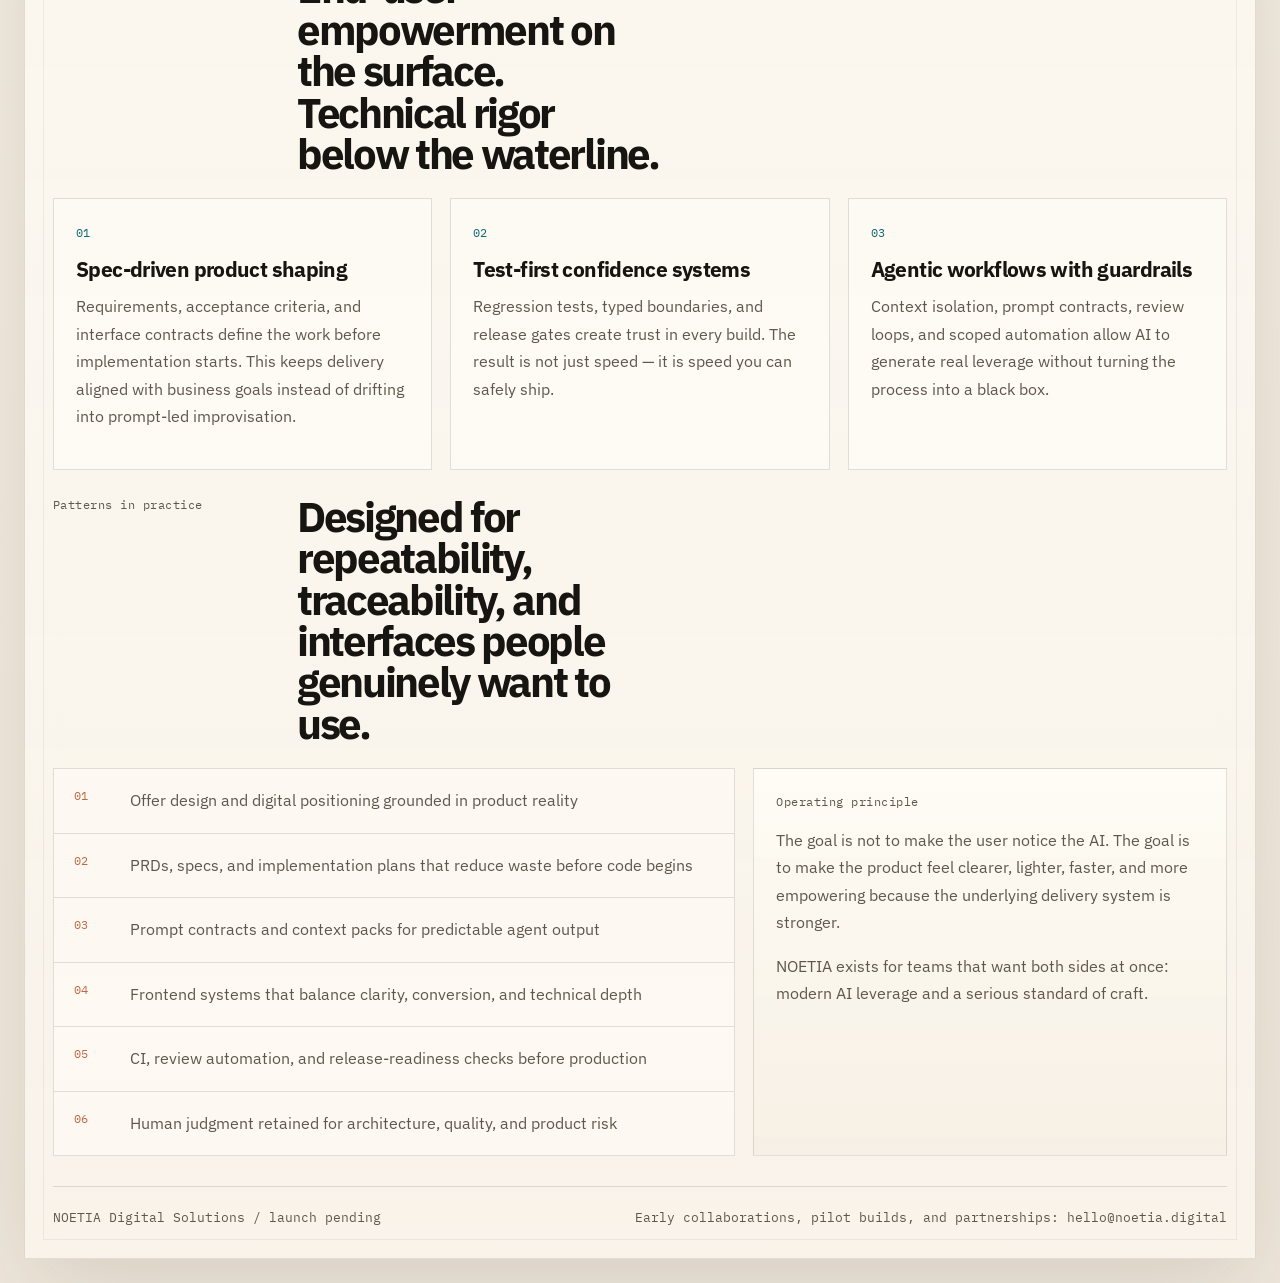
==== commit 8e21bad2: "refactor: elevate landing page art direction and messaging" ====
--- a/index.html
+++ b/index.html
@@ -3,10 +3,10 @@
   <head>
     <meta charset="UTF-8" />
     <meta name="viewport" content="width=device-width, initial-scale=1.0" />
-    <title>NOETIA Digital Solutions — Coming Soon</title>
+    <title>NOETIA Digital Solutions — AI-native digital systems</title>
     <meta
       name="description"
-      content="NOETIA Digital Solutions builds AI-native web systems with spec-driven delivery, test-first engineering, and autonomous coding workflows."
+      content="NOETIA Digital Solutions builds AI-native websites and product systems that turn complex ideas into clear, fast, scalable digital experiences."
     />
     <link rel="alternate" hreflang="en" href="/index.html" />
     <link rel="alternate" hreflang="fr" href="/fr/index.html" />
@@ -19,10 +19,13 @@
     <link rel="stylesheet" href="styles.css" />
   </head>
   <body>
+    <div class="ambient ambient-one"></div>
+    <div class="ambient ambient-two"></div>
+
     <div class="frame">
       <header class="masthead">
         <div class="brand-block">
-          <p class="meta-line">NOETIA / digital systems / pre-launch build</p>
+          <p class="meta-line">NOETIA / AI-native systems / pre-launch edition</p>
           <div class="brand-row">
             <span class="brand-index">01</span>
             <span class="brand-name">NOETIA Digital Solutions</span>
@@ -30,7 +33,8 @@
         </div>
         <div class="nav-cluster">
           <nav class="utility-nav" aria-label="Section navigation">
-            <a href="#method">Method</a>
+            <a href="#model">Model</a>
+            <a href="#outcomes">Outcomes</a>
             <a href="#stack">Patterns</a>
             <a href="mailto:hello@noetia.digital">Contact</a>
           </nav>
@@ -44,78 +48,112 @@
       <main>
         <section class="hero">
           <div class="hero-copy">
-            <p class="section-kicker">Coming soon. Built deliberately.</p>
-            <h1>AI-native web delivery for teams that want rigor, not theater.</h1>
+            <p class="section-kicker">Coming soon. Built to unlock momentum.</p>
+            <h1>AI-native digital experiences that make advanced technology feel useful, fast, and human.</h1>
+            <p class="hero-text hero-text-strong">
+              NOETIA helps founders, teams, and modern businesses turn complexity into leverage.
+              We design websites, client journeys, and product systems that feel effortless for the
+              user while running on disciplined AI-native delivery underneath.
+            </p>
             <p class="hero-text">
-              NOETIA Digital Solutions builds technical websites, internal tools, and product
-              systems using spec-driven development, test-first validation, and structured AI
-              delivery workflows. The goal is simple: faster execution without lowering the
-              engineering bar.
+              Think spec-driven development, prompt contracts, agentic workflows, test-first
+              verification, and production-grade architecture — translated into clearer offers,
+              faster launches, better conversion paths, and tools people actually enjoy using.
             </p>
             <div class="hero-actions">
-              <a class="button button-primary" href="mailto:hello@noetia.digital"
-                >Request early access</a
-              >
-              <a class="button button-secondary" href="#method">Review the method</a>
-            </div>
-          </div>
-
-          <aside class="signal-panel" aria-label="Delivery model preview">
+              <a class="button button-primary" href="mailto:hello@noetia.digital">Start the conversation</a>
+              <a class="button button-secondary" href="#outcomes">See what this enables</a>
+            </div>
+          </div>
+
+          <aside class="signal-panel signal-panel-featured" aria-label="Delivery model preview">
             <div class="signal-head">
               <span>launch profile</span>
-              <span>rev. 0.2</span>
+              <span>rev. 0.3</span>
             </div>
             <div class="signal-grid">
               <div>
-                <span class="signal-label">Primary mode</span>
-                <strong>spec &rarr; tasks &rarr; code &rarr; verification</strong>
-              </div>
-              <div>
-                <span class="signal-label">Quality gates</span>
-                <strong>typed contracts, tests, CI, human review</strong>
-              </div>
-              <div>
-                <span class="signal-label">Agent posture</span>
-                <strong>autonomous where safe, supervised where it matters</strong>
-              </div>
-              <div>
-                <span class="signal-label">Output</span>
-                <strong>maintainable systems with production intent</strong>
+                <span class="signal-label">User promise</span>
+                <strong>more clarity, more speed, less friction</strong>
+              </div>
+              <div>
+                <span class="signal-label">Execution layer</span>
+                <strong>spec → tasks → agents → review → release</strong>
+              </div>
+              <div>
+                <span class="signal-label">Core stack</span>
+                <strong>TDD, typed contracts, orchestration, CI validation</strong>
+              </div>
+              <div>
+                <span class="signal-label">Business effect</span>
+                <strong>launch faster without lowering trust or quality</strong>
               </div>
             </div>
           </aside>
         </section>
 
-        <section class="method" id="method">
+        <section class="value-band" id="outcomes">
+          <div class="band-intro">
+            <p class="section-kicker">What this enables</p>
+            <h2>Technology should not overwhelm your users. It should make them feel more capable.</h2>
+          </div>
+          <div class="value-grid">
+            <article class="value-card value-card-highlight">
+              <span class="card-number">01</span>
+              <h3>Sharper positioning</h3>
+              <p>
+                Translate technical depth into offers, interfaces, and messaging that people can
+                understand immediately — without flattening what makes the product powerful.
+              </p>
+            </article>
+            <article class="value-card">
+              <span class="card-number">02</span>
+              <h3>Faster launch cycles</h3>
+              <p>
+                Use structured AI delivery to compress research, design, implementation, and review
+                loops while keeping verification and engineering discipline intact.
+              </p>
+            </article>
+            <article class="value-card">
+              <span class="card-number">03</span>
+              <h3>Better product confidence</h3>
+              <p>
+                Replace vague experimentation with explicit specs, validation gates, and feedback
+                systems that support scaling decisions with evidence.
+              </p>
+            </article>
+          </div>
+        </section>
+
+        <section class="model" id="model">
           <div class="section-heading">
             <p class="section-kicker">Delivery model</p>
-            <h2>Less prompt theater. More engineering structure.</h2>
+            <h2>End-user empowerment on the surface. Technical rigor below the waterline.</h2>
           </div>
           <div class="method-grid">
             <article class="method-card">
               <span class="card-number">01</span>
-              <h3>Spec-driven development</h3>
-              <p>
-                Features start as requirements, acceptance criteria, interface contracts, and
-                explicit constraints. AI is used to accelerate implementation against a clear
-                target, not to invent one mid-flight.
+              <h3>Spec-driven product shaping</h3>
+              <p>
+                Requirements, acceptance criteria, and interface contracts define the work before
+                implementation starts. This keeps delivery aligned with business goals instead of
+                drifting into prompt-led improvisation.
               </p>
             </article>
             <article class="method-card">
               <span class="card-number">02</span>
-              <h3>Test-driven delivery</h3>
-              <p>
-                Confidence comes from executable checks: regression suites, typed boundaries,
-                contract validation, and CI gates before release. We prefer measurable correctness
-                over persuasive demos.
+              <h3>Test-first confidence systems</h3>
+              <p>
+                Regression tests, typed boundaries, and release gates create trust in every build.
+                The result is not just speed — it is speed you can safely ship.
               </p>
             </article>
             <article class="method-card">
               <span class="card-number">03</span>
-              <h3>AI coding patterns that scale</h3>
-              <p>
-                Reusable context packs, prompt contracts, review loops, scoped agents, and
-                verification stages let AI stay useful inside a disciplined delivery system.
+              <h3>Agentic workflows with guardrails</h3>
+              <p>
+                Context isolation, prompt contracts, review loops, and scoped automation allow AI to
+                generate real leverage without turning the process into a black box.
               </p>
             </article>
           </div>
@@ -124,41 +162,45 @@
         <section class="stack" id="stack">
           <div class="section-heading">
             <p class="section-kicker">Patterns in practice</p>
-            <h2>Designed around repeatability, traceability, and real shipping pressure.</h2>
+            <h2>Designed for repeatability, traceability, and interfaces people genuinely want to use.</h2>
           </div>
           <div class="stack-layout">
             <div class="stack-list" role="list" aria-label="Capabilities">
               <div class="stack-item" role="listitem">
                 <span>01</span>
-                <p>PRD to implementation plans with clear task decomposition</p>
+                <p>Offer design and digital positioning grounded in product reality</p>
               </div>
               <div class="stack-item" role="listitem">
                 <span>02</span>
-                <p>Contract-first APIs and framework-aware frontend architecture</p>
+                <p>PRDs, specs, and implementation plans that reduce waste before code begins</p>
               </div>
               <div class="stack-item" role="listitem">
                 <span>03</span>
-                <p>Prompt templates and context isolation for predictable agent output</p>
+                <p>Prompt contracts and context packs for predictable agent output</p>
               </div>
               <div class="stack-item" role="listitem">
                 <span>04</span>
-                <p>Review automation, CI verification, and release-readiness checks</p>
+                <p>Frontend systems that balance clarity, conversion, and technical depth</p>
               </div>
               <div class="stack-item" role="listitem">
                 <span>05</span>
+                <p>CI, review automation, and release-readiness checks before production</p>
+              </div>
+              <div class="stack-item" role="listitem">
+                <span>06</span>
                 <p>Human judgment retained for architecture, quality, and product risk</p>
               </div>
             </div>
-            <div class="note-panel">
-              <p class="note-caption">Working principle</p>
-              <p>
-                The modern stack is not just code generation. It is specification quality, context
-                discipline, deterministic validation, and careful handoff between autonomous tools
-                and human reviewers.
-              </p>
-              <p>
-                That is the operating model behind NOETIA: AI-native, technically grounded, and
-                built for products that need to survive contact with production.
+            <div class="note-panel note-panel-emphasis">
+              <p class="note-caption">Operating principle</p>
+              <p>
+                The goal is not to make the user notice the AI. The goal is to make the product
+                feel clearer, lighter, faster, and more empowering because the underlying delivery
+                system is stronger.
+              </p>
+              <p>
+                NOETIA exists for teams that want both sides at once: modern AI leverage and a
+                serious standard of craft.
               </p>
             </div>
           </div>
@@ -167,7 +209,7 @@
 
       <footer class="footer">
         <p>NOETIA Digital Solutions / launch pending</p>
-        <p>For early projects and partnerships: <a href="mailto:hello@noetia.digital">hello@noetia.digital</a></p>
+        <p>Early collaborations, pilot builds, and partnerships: <a href="mailto:hello@noetia.digital">hello@noetia.digital</a></p>
       </footer>
     </div>
   </body>
--- a/styles.css
+++ b/styles.css
@@ -1,14 +1,17 @@
 :root {
-  --bg: #f3efe6;
-  --bg-strong: #ece6db;
-  --surface: rgba(255, 252, 247, 0.68);
-  --surface-strong: #fffdf9;
-  --ink: #16140f;
-  --muted: #5d554b;
-  --line: rgba(22, 20, 15, 0.14);
-  --accent: #1e6b73;
-  --accent-soft: #d7ebe7;
-  --shadow: 0 22px 60px rgba(38, 30, 17, 0.1);
+  --bg: #efe8dc;
+  --bg-2: #f7f2e8;
+  --surface: rgba(255, 252, 246, 0.76);
+  --surface-strong: rgba(255, 252, 246, 0.92);
+  --surface-deep: rgba(28, 31, 39, 0.9);
+  --ink: #171511;
+  --muted: #5f574d;
+  --line: rgba(23, 21, 17, 0.12);
+  --line-strong: rgba(23, 21, 17, 0.18);
+  --accent: #0f6a6f;
+  --accent-2: #bf6844;
+  --accent-soft: rgba(15, 106, 111, 0.12);
+  --shadow: 0 30px 90px rgba(47, 35, 19, 0.12);
 }
 
 * {
@@ -25,8 +28,9 @@
   font-family: "IBM Plex Sans", system-ui, sans-serif;
   color: var(--ink);
   background:
-    radial-gradient(circle at top left, rgba(30, 107, 115, 0.08), transparent 26%),
-    linear-gradient(180deg, #f7f3eb 0%, #efe9dd 100%);
+    radial-gradient(circle at 10% 8%, rgba(15, 106, 111, 0.1), transparent 26%),
+    radial-gradient(circle at 90% 12%, rgba(191, 104, 68, 0.11), transparent 22%),
+    linear-gradient(180deg, var(--bg-2) 0%, var(--bg) 100%);
 }
 
 body::before {
@@ -34,27 +38,60 @@
   position: fixed;
   inset: 0;
   background-image:
-    linear-gradient(rgba(22, 20, 15, 0.035) 1px, transparent 1px),
-    linear-gradient(90deg, rgba(22, 20, 15, 0.035) 1px, transparent 1px);
-  background-size: 36px 36px;
-  opacity: 0.35;
+    linear-gradient(rgba(23, 21, 17, 0.03) 1px, transparent 1px),
+    linear-gradient(90deg, rgba(23, 21, 17, 0.03) 1px, transparent 1px);
+  background-size: 42px 42px;
+  opacity: 0.45;
   pointer-events: none;
+}
+
+.ambient {
+  position: fixed;
+  border-radius: 999px;
+  filter: blur(60px);
+  pointer-events: none;
+  opacity: 0.55;
+}
+
+.ambient-one {
+  top: 140px;
+  right: -80px;
+  width: 260px;
+  height: 260px;
+  background: rgba(15, 106, 111, 0.18);
+}
+
+.ambient-two {
+  left: -100px;
+  bottom: 120px;
+  width: 300px;
+  height: 300px;
+  background: rgba(191, 104, 68, 0.14);
 }
 
 .frame {
   position: relative;
-  width: min(1200px, calc(100% - 48px));
+  width: min(1240px, calc(100% - 48px));
   margin: 24px auto;
-  padding: 28px 28px 24px;
+  padding: 28px;
   border: 1px solid var(--line);
-  background: var(--surface);
+  background: linear-gradient(180deg, rgba(255, 253, 248, 0.82), rgba(252, 247, 239, 0.72));
   box-shadow: var(--shadow);
-  backdrop-filter: blur(10px);
+  backdrop-filter: blur(14px);
+}
+
+.frame::after {
+  content: "";
+  position: absolute;
+  inset: 18px;
+  border: 1px solid rgba(23, 21, 17, 0.06);
+  pointer-events: none;
 }
 
 .masthead,
 .hero,
-.method,
+.value-band,
+.model,
 .stack,
 .footer {
   position: relative;
@@ -78,7 +115,7 @@
 }
 
 .masthead {
-  padding-bottom: 20px;
+  padding-bottom: 22px;
   border-bottom: 1px solid var(--line);
 }
 
@@ -89,7 +126,9 @@
 .card-number,
 .stack-item span,
 .brand-index,
-.utility-nav a {
+.utility-nav a,
+.language-switch a,
+.signal-head {
   font-family: "IBM Plex Mono", ui-monospace, monospace;
 }
 
@@ -133,11 +172,34 @@
   text-decoration: none;
 }
 
+.utility-nav a {
+  position: relative;
+  font-size: 0.82rem;
+  color: var(--muted);
+}
+
+.utility-nav a::after {
+  content: "";
+  position: absolute;
+  left: 0;
+  bottom: -5px;
+  width: 100%;
+  height: 1px;
+  background: currentColor;
+  transform: scaleX(0);
+  transform-origin: left;
+  transition: transform 160ms ease;
+}
+
+.utility-nav a:hover::after {
+  transform: scaleX(1);
+}
+
 .language-switch {
   gap: 8px;
   padding: 4px;
   border: 1px solid var(--line);
-  background: rgba(255, 253, 249, 0.7);
+  background: rgba(255, 252, 246, 0.9);
 }
 
 .language-switch a {
@@ -148,7 +210,7 @@
 
 .language-switch a.is-active {
   background: var(--ink);
-  color: var(--surface-strong);
+  color: #fff;
 }
 
 .utility-nav a:hover,
@@ -158,20 +220,20 @@
   color: var(--accent);
 }
 
-.language-switch a.is-active:hover {
-  color: var(--surface-strong);
+.language-switch a.is-active:hover,
+.button-primary:hover {
+  color: #fff;
 }
 
 .hero {
   display: grid;
-  grid-template-columns: minmax(0, 1.45fr) minmax(320px, 0.9fr);
-  gap: 28px;
-  padding: 42px 0 26px;
-  border-bottom: 1px solid var(--line);
+  grid-template-columns: minmax(0, 1.5fr) minmax(330px, 0.86fr);
+  gap: 30px;
+  padding: 48px 0 34px;
 }
 
 .hero-copy {
-  max-width: 760px;
+  max-width: 800px;
 }
 
 h1,
@@ -183,36 +245,38 @@
 
 h1 {
   margin-bottom: 18px;
-  font-size: clamp(3rem, 6vw, 6.2rem);
-  line-height: 0.94;
-  letter-spacing: -0.06em;
-  max-width: 11ch;
+  max-width: 12ch;
+  font-size: clamp(3.15rem, 6.6vw, 6.6rem);
+  line-height: 0.92;
+  letter-spacing: -0.065em;
 }
 
 h2 {
   margin-bottom: 0;
-  font-size: clamp(1.9rem, 3vw, 3rem);
-  line-height: 1.02;
-  letter-spacing: -0.05em;
-  max-width: 14ch;
+  max-width: 15ch;
+  font-size: clamp(2rem, 3.3vw, 3.35rem);
+  line-height: 0.98;
+  letter-spacing: -0.055em;
 }
 
 h3 {
   margin-bottom: 10px;
-  font-size: 1.25rem;
+  font-size: 1.3rem;
   letter-spacing: -0.03em;
 }
 
 .hero-text,
+.value-card p,
 .method-card p,
 .note-panel p,
 .stack-item p,
 .footer,
 .signal-grid strong {
-  line-height: 1.7;
+  line-height: 1.72;
 }
 
 .hero-text,
+.value-card p,
 .method-card p,
 .note-panel p,
 .stack-item p,
@@ -220,63 +284,95 @@
 .signal-label,
 .meta-line,
 .section-kicker,
-.note-caption {
+.note-caption,
+.utility-nav a {
   color: var(--muted);
 }
 
 .hero-text {
-  max-width: 62ch;
+  max-width: 64ch;
   font-size: 1.08rem;
+}
+
+.hero-text-strong {
+  max-width: 59ch;
+  font-size: 1.15rem;
+  color: #2a251d;
 }
 
 .hero-actions {
   display: flex;
   flex-wrap: wrap;
   gap: 14px;
-  margin-top: 28px;
+  margin-top: 30px;
 }
 
 .button {
   display: inline-flex;
   align-items: center;
   justify-content: center;
-  min-height: 48px;
+  min-height: 50px;
   padding: 0 18px;
-  border: 1px solid var(--line);
+  border: 1px solid var(--line-strong);
   text-decoration: none;
   font-weight: 600;
-  transition: color 160ms ease, background 160ms ease, border-color 160ms ease;
+  transition:
+    color 180ms ease,
+    background 180ms ease,
+    border-color 180ms ease,
+    transform 180ms ease,
+    box-shadow 180ms ease;
+}
+
+.button:hover {
+  transform: translateY(-1px);
 }
 
 .button-primary {
-  color: var(--surface-strong);
-  background: var(--ink);
-  border-color: var(--ink);
+  color: #fff;
+  background: linear-gradient(135deg, var(--ink), #28241d);
+  box-shadow: 0 14px 36px rgba(23, 21, 17, 0.18);
 }
 
 .button-primary:hover {
-  background: var(--accent);
+  background: linear-gradient(135deg, var(--accent), #0f5559);
   border-color: var(--accent);
-  color: #fff;
 }
 
 .button-secondary {
-  background: transparent;
+  background: rgba(255, 252, 246, 0.56);
 }
 
 .signal-panel,
+.value-card,
 .method-card,
-.note-panel {
-  background: rgba(255, 253, 249, 0.78);
+.note-panel,
+.stack-list {
+  background: rgba(255, 252, 246, 0.66);
 }
 
 .signal-panel {
-  padding: 18px;
+  padding: 20px;
   border: 1px solid var(--line);
 }
 
+.signal-panel-featured {
+  background: linear-gradient(180deg, rgba(29, 32, 40, 0.95), rgba(42, 48, 58, 0.9));
+  border-color: rgba(255, 255, 255, 0.08);
+  color: #f2efe7;
+  box-shadow: 0 18px 44px rgba(23, 21, 17, 0.22);
+}
+
+.signal-panel-featured .signal-head,
+.signal-panel-featured .signal-label {
+  color: rgba(242, 239, 231, 0.68);
+}
+
+.signal-panel-featured strong {
+  color: #fffaf0;
+}
+
 .signal-head,
-.stack-item,
 .footer {
   font-family: "IBM Plex Mono", ui-monospace, monospace;
 }
@@ -287,9 +383,8 @@
   gap: 16px;
   padding-bottom: 14px;
   margin-bottom: 16px;
-  border-bottom: 1px solid var(--line);
+  border-bottom: 1px solid rgba(255, 255, 255, 0.08);
   font-size: 0.78rem;
-  color: var(--muted);
   text-transform: lowercase;
 }
 
@@ -300,7 +395,7 @@
 
 .signal-grid div {
   padding-bottom: 14px;
-  border-bottom: 1px solid rgba(22, 20, 15, 0.08);
+  border-bottom: 1px solid rgba(255, 255, 255, 0.08);
 }
 
 .signal-grid div:last-child {
@@ -316,6 +411,48 @@
   letter-spacing: 0.06em;
 }
 
+.value-band {
+  padding: 10px 0 26px;
+}
+
+.band-intro {
+  display: grid;
+  grid-template-columns: minmax(0, 260px) minmax(0, 1fr);
+  gap: 24px;
+  align-items: end;
+  margin-bottom: 22px;
+}
+
+.value-grid,
+.method-grid {
+  display: grid;
+  grid-template-columns: repeat(3, minmax(0, 1fr));
+  gap: 18px;
+}
+
+.value-card,
+.method-card,
+.note-panel {
+  padding: 22px;
+  border: 1px solid var(--line);
+}
+
+.value-card-highlight {
+  background: linear-gradient(180deg, rgba(15, 106, 111, 0.08), rgba(255, 252, 246, 0.76));
+}
+
+.card-number {
+  display: inline-block;
+  margin-bottom: 16px;
+  font-size: 0.78rem;
+  color: var(--accent);
+}
+
+.model,
+.stack {
+  padding-top: 26px;
+}
+
 .section-heading {
   display: grid;
   grid-template-columns: minmax(0, 220px) minmax(0, 1fr);
@@ -324,39 +461,14 @@
   margin-bottom: 24px;
 }
 
-.method,
-.stack {
-  padding-top: 30px;
-}
-
-.method-grid {
-  display: grid;
-  grid-template-columns: repeat(3, minmax(0, 1fr));
-  gap: 18px;
-}
-
-.method-card,
-.note-panel {
-  padding: 22px;
-  border: 1px solid var(--line);
-}
-
-.card-number {
-  display: inline-block;
-  margin-bottom: 16px;
-  color: var(--accent);
-  font-size: 0.78rem;
-}
-
 .stack-layout {
   display: grid;
-  grid-template-columns: minmax(0, 1.2fr) minmax(280px, 0.8fr);
+  grid-template-columns: minmax(0, 1.18fr) minmax(280px, 0.82fr);
   gap: 18px;
 }
 
 .stack-list {
   border: 1px solid var(--line);
-  background: rgba(255, 253, 249, 0.56);
 }
 
 .stack-item {
@@ -372,8 +484,8 @@
 }
 
 .stack-item span {
-  color: var(--accent);
   font-size: 0.78rem;
+  color: var(--accent-2);
 }
 
 .stack-item p,
@@ -381,19 +493,25 @@
   margin-bottom: 0;
 }
 
+.note-panel-emphasis {
+  background: linear-gradient(180deg, rgba(255, 252, 246, 0.88), rgba(246, 239, 228, 0.92));
+}
+
 .note-panel p + p {
   margin-top: 14px;
 }
 
 .footer {
-  margin-top: 28px;
+  margin-top: 30px;
   padding-top: 20px;
   border-top: 1px solid var(--line);
   font-size: 0.82rem;
 }
 
-@media (max-width: 960px) {
+@media (max-width: 980px) {
   .hero,
+  .band-intro,
+  .value-grid,
   .method-grid,
   .stack-layout,
   .section-heading {
@@ -423,8 +541,13 @@
     padding: 18px;
   }
 
+  .frame::after {
+    inset: 10px;
+  }
+
   .hero {
-    padding-top: 28px;
+    padding-top: 30px;
+    gap: 22px;
   }
 
   .utility-nav,
@@ -436,4 +559,9 @@
     grid-template-columns: 32px 1fr;
     padding: 16px;
   }
-}
+
+  .ambient-one,
+  .ambient-two {
+    display: none;
+  }
+}
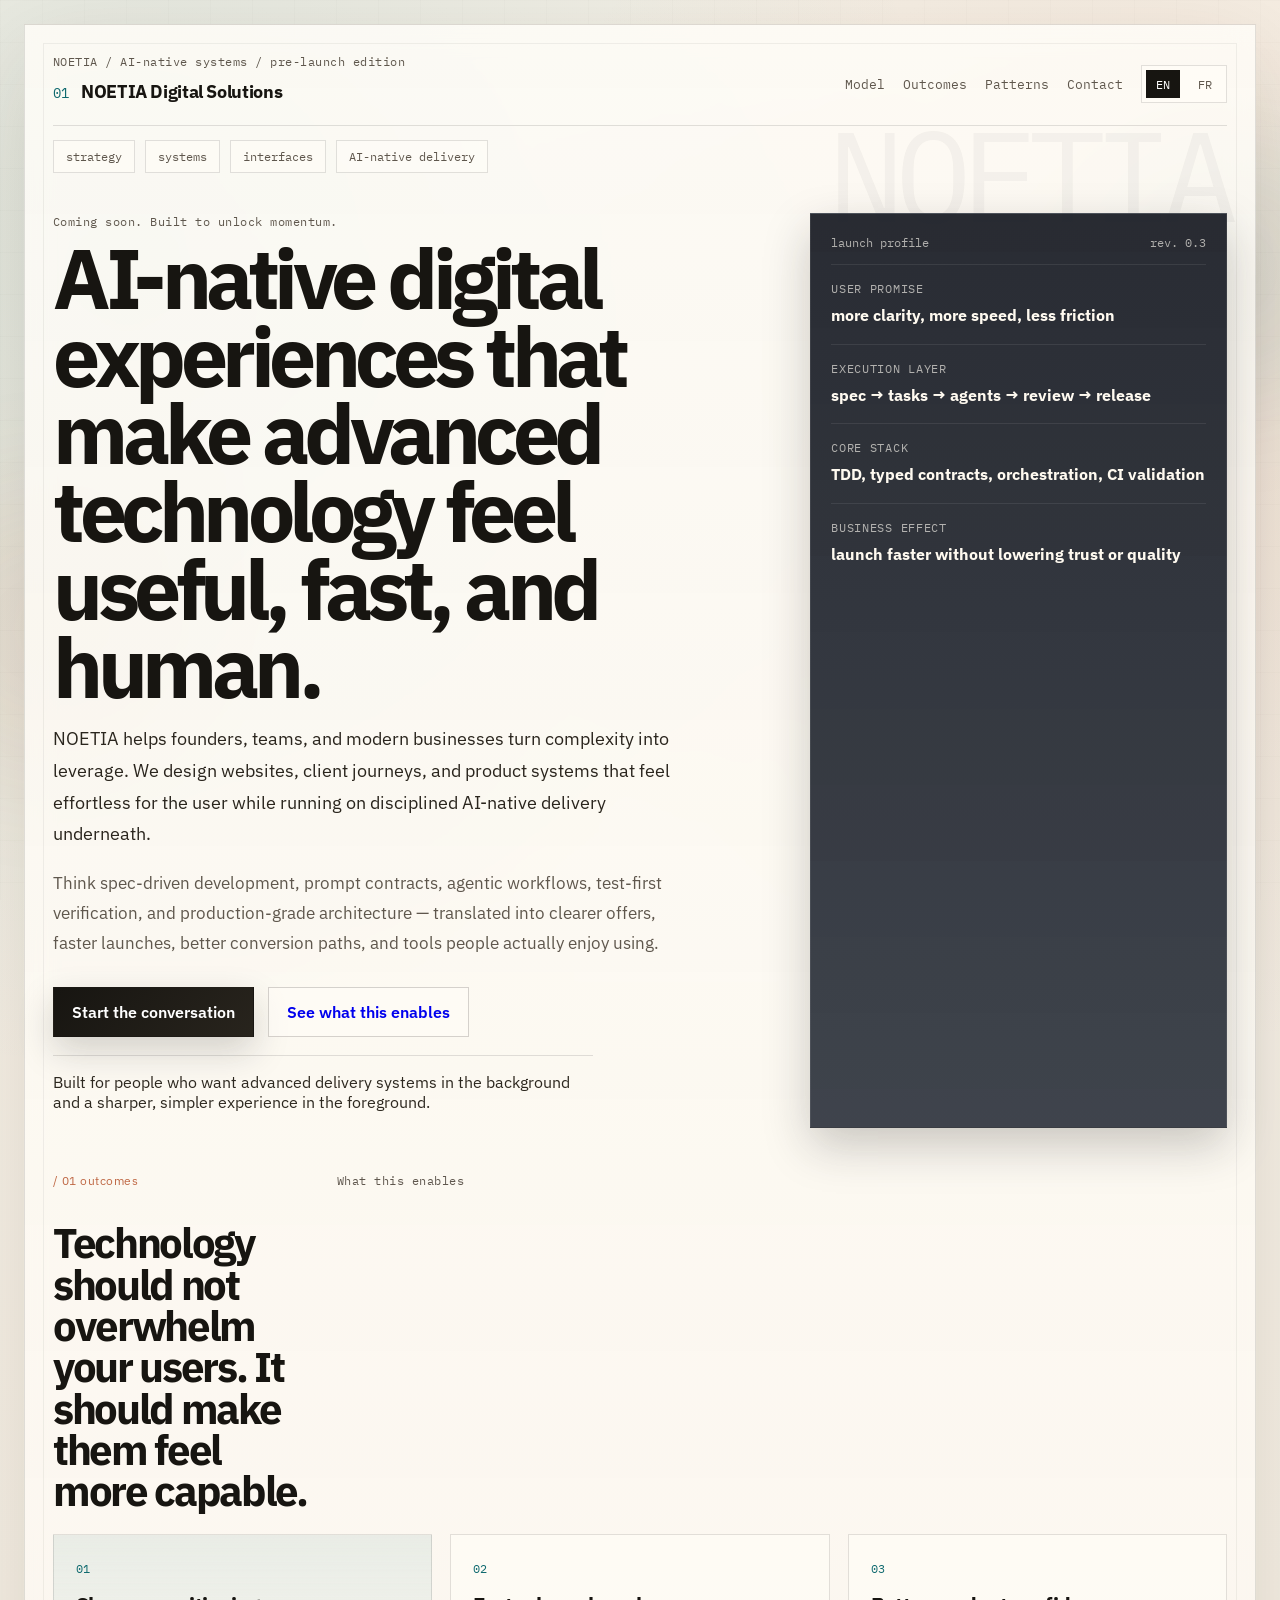
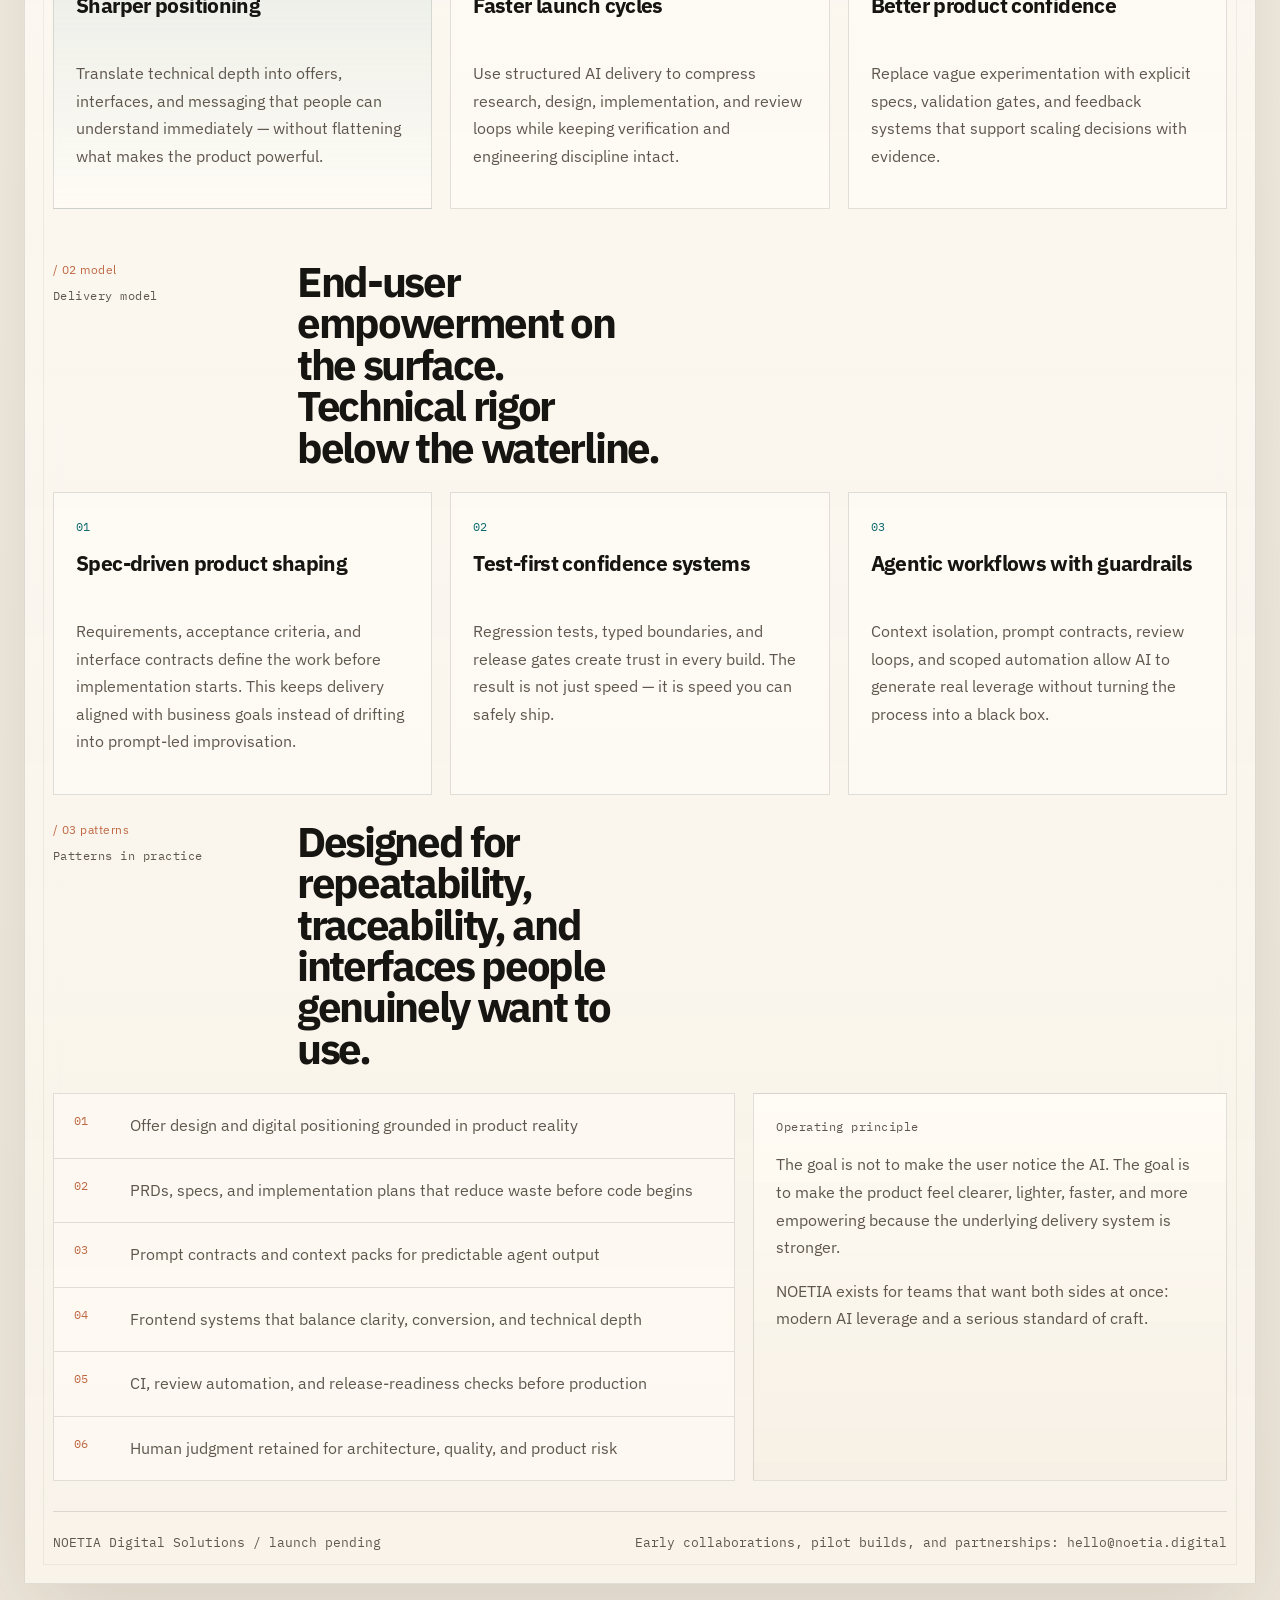
==== commit 3b72fd29: "refactor: strengthen hierarchy and brand texture" ====
--- a/index.html
+++ b/index.html
@@ -23,6 +23,7 @@
     <div class="ambient ambient-two"></div>
 
     <div class="frame">
+      <div class="identity-mark" aria-hidden="true">NOETIA</div>
       <header class="masthead">
         <div class="brand-block">
           <p class="meta-line">NOETIA / AI-native systems / pre-launch edition</p>
@@ -44,6 +45,13 @@
           </nav>
         </div>
       </header>
+
+      <div class="identity-strip" aria-label="Brand attributes">
+        <span>strategy</span>
+        <span>systems</span>
+        <span>interfaces</span>
+        <span>AI-native delivery</span>
+      </div>
 
       <main>
         <section class="hero">
@@ -64,6 +72,10 @@
               <a class="button button-primary" href="mailto:hello@noetia.digital">Start the conversation</a>
               <a class="button button-secondary" href="#outcomes">See what this enables</a>
             </div>
+            <p class="hero-footnote">
+              Built for people who want advanced delivery systems in the background and a sharper,
+              simpler experience in the foreground.
+            </p>
           </div>
 
           <aside class="signal-panel signal-panel-featured" aria-label="Delivery model preview">
@@ -94,6 +106,7 @@
 
         <section class="value-band" id="outcomes">
           <div class="band-intro">
+            <p class="section-tag">/ 01 outcomes</p>
             <p class="section-kicker">What this enables</p>
             <h2>Technology should not overwhelm your users. It should make them feel more capable.</h2>
           </div>
@@ -127,7 +140,10 @@
 
         <section class="model" id="model">
           <div class="section-heading">
-            <p class="section-kicker">Delivery model</p>
+            <div>
+              <p class="section-tag">/ 02 model</p>
+              <p class="section-kicker">Delivery model</p>
+            </div>
             <h2>End-user empowerment on the surface. Technical rigor below the waterline.</h2>
           </div>
           <div class="method-grid">
@@ -161,7 +177,10 @@
 
         <section class="stack" id="stack">
           <div class="section-heading">
-            <p class="section-kicker">Patterns in practice</p>
+            <div>
+              <p class="section-tag">/ 03 patterns</p>
+              <p class="section-kicker">Patterns in practice</p>
+            </div>
             <h2>Designed for repeatability, traceability, and interfaces people genuinely want to use.</h2>
           </div>
           <div class="stack-layout">
--- a/styles.css
+++ b/styles.css
@@ -80,6 +80,19 @@
   backdrop-filter: blur(14px);
 }
 
+.identity-mark {
+  position: absolute;
+  top: 92px;
+  right: 26px;
+  font-family: "IBM Plex Mono", ui-monospace, monospace;
+  font-size: clamp(3.8rem, 10vw, 8rem);
+  line-height: 0.9;
+  letter-spacing: -0.08em;
+  color: rgba(23, 21, 17, 0.04);
+  pointer-events: none;
+  user-select: none;
+}
+
 .frame::after {
   content: "";
   position: absolute;
@@ -117,6 +130,22 @@
 .masthead {
   padding-bottom: 22px;
   border-bottom: 1px solid var(--line);
+}
+
+.identity-strip {
+  display: flex;
+  flex-wrap: wrap;
+  gap: 10px;
+  padding: 14px 0 0;
+}
+
+.identity-strip span {
+  padding: 8px 12px;
+  border: 1px solid var(--line);
+  font-family: "IBM Plex Mono", ui-monospace, monospace;
+  font-size: 0.76rem;
+  color: var(--muted);
+  background: rgba(255, 252, 246, 0.55);
 }
 
 .meta-line,
@@ -134,11 +163,16 @@
 
 .meta-line,
 .section-kicker,
-.note-caption {
+.note-caption,
+.section-tag {
   margin: 0 0 10px;
   font-size: 0.78rem;
   letter-spacing: 0.04em;
   color: var(--muted);
+}
+
+.section-tag {
+  color: var(--accent-2);
 }
 
 .brand-row {
@@ -229,7 +263,7 @@
   display: grid;
   grid-template-columns: minmax(0, 1.5fr) minmax(330px, 0.86fr);
   gap: 30px;
-  padding: 48px 0 34px;
+  padding: 40px 0 34px;
 }
 
 .hero-copy {
@@ -305,6 +339,15 @@
   flex-wrap: wrap;
   gap: 14px;
   margin-top: 30px;
+}
+
+.hero-footnote {
+  max-width: 54ch;
+  margin-top: 18px;
+  padding-top: 16px;
+  border-top: 1px solid var(--line);
+  font-size: 0.98rem;
+  color: #2d281f;
 }
 
 .button {
@@ -430,11 +473,27 @@
   gap: 18px;
 }
 
+.value-grid,
+.method-grid,
+.stack-list {
+  position: relative;
+}
+
 .value-card,
 .method-card,
 .note-panel {
   padding: 22px;
   border: 1px solid var(--line);
+}
+
+.value-card,
+.method-card {
+  min-height: 100%;
+}
+
+.value-card h3,
+.method-card h3 {
+  min-height: 2.8em;
 }
 
 .value-card-highlight {
@@ -509,6 +568,12 @@
 }
 
 @media (max-width: 980px) {
+  .identity-mark {
+    top: 120px;
+    right: 18px;
+    font-size: clamp(3rem, 14vw, 5rem);
+  }
+
   .hero,
   .band-intro,
   .value-grid,
@@ -535,6 +600,10 @@
 }
 
 @media (max-width: 640px) {
+  .identity-mark {
+    display: none;
+  }
+
   .frame {
     width: min(100% - 20px, 100%);
     margin: 10px auto;
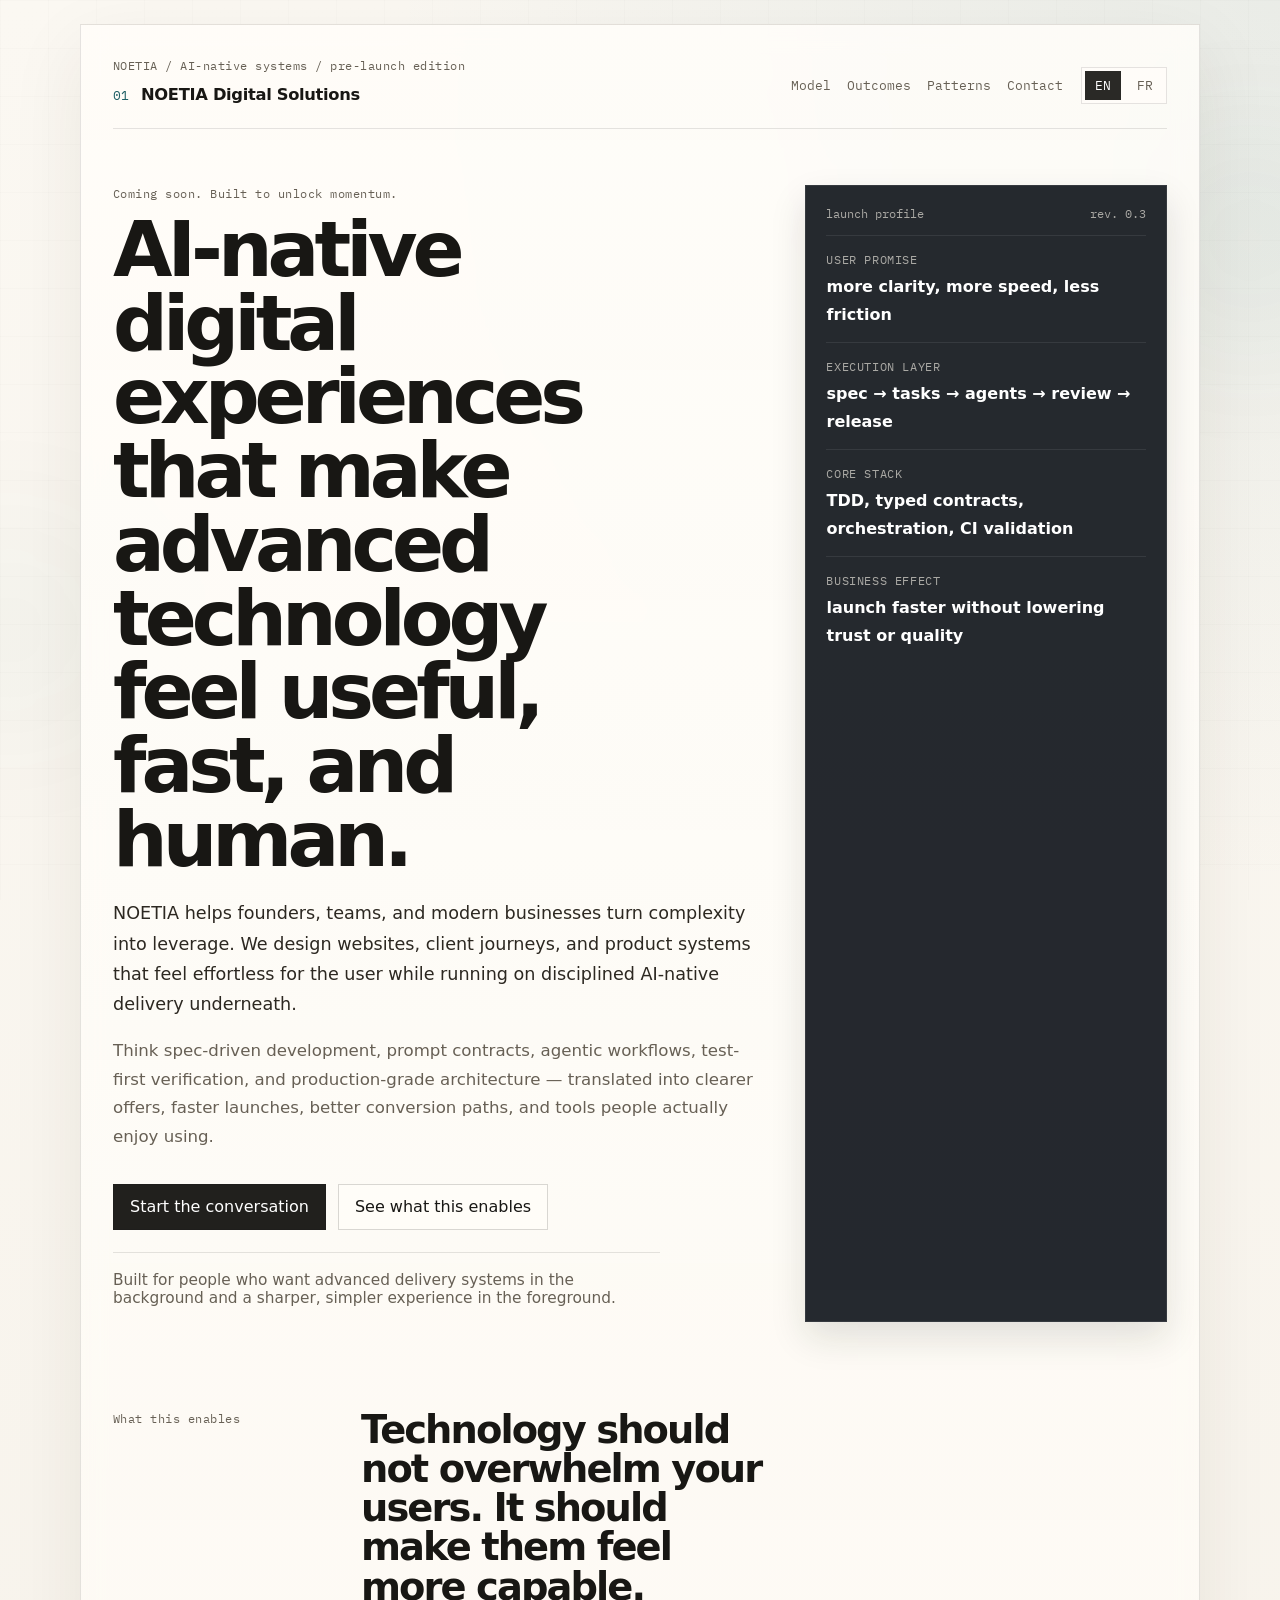
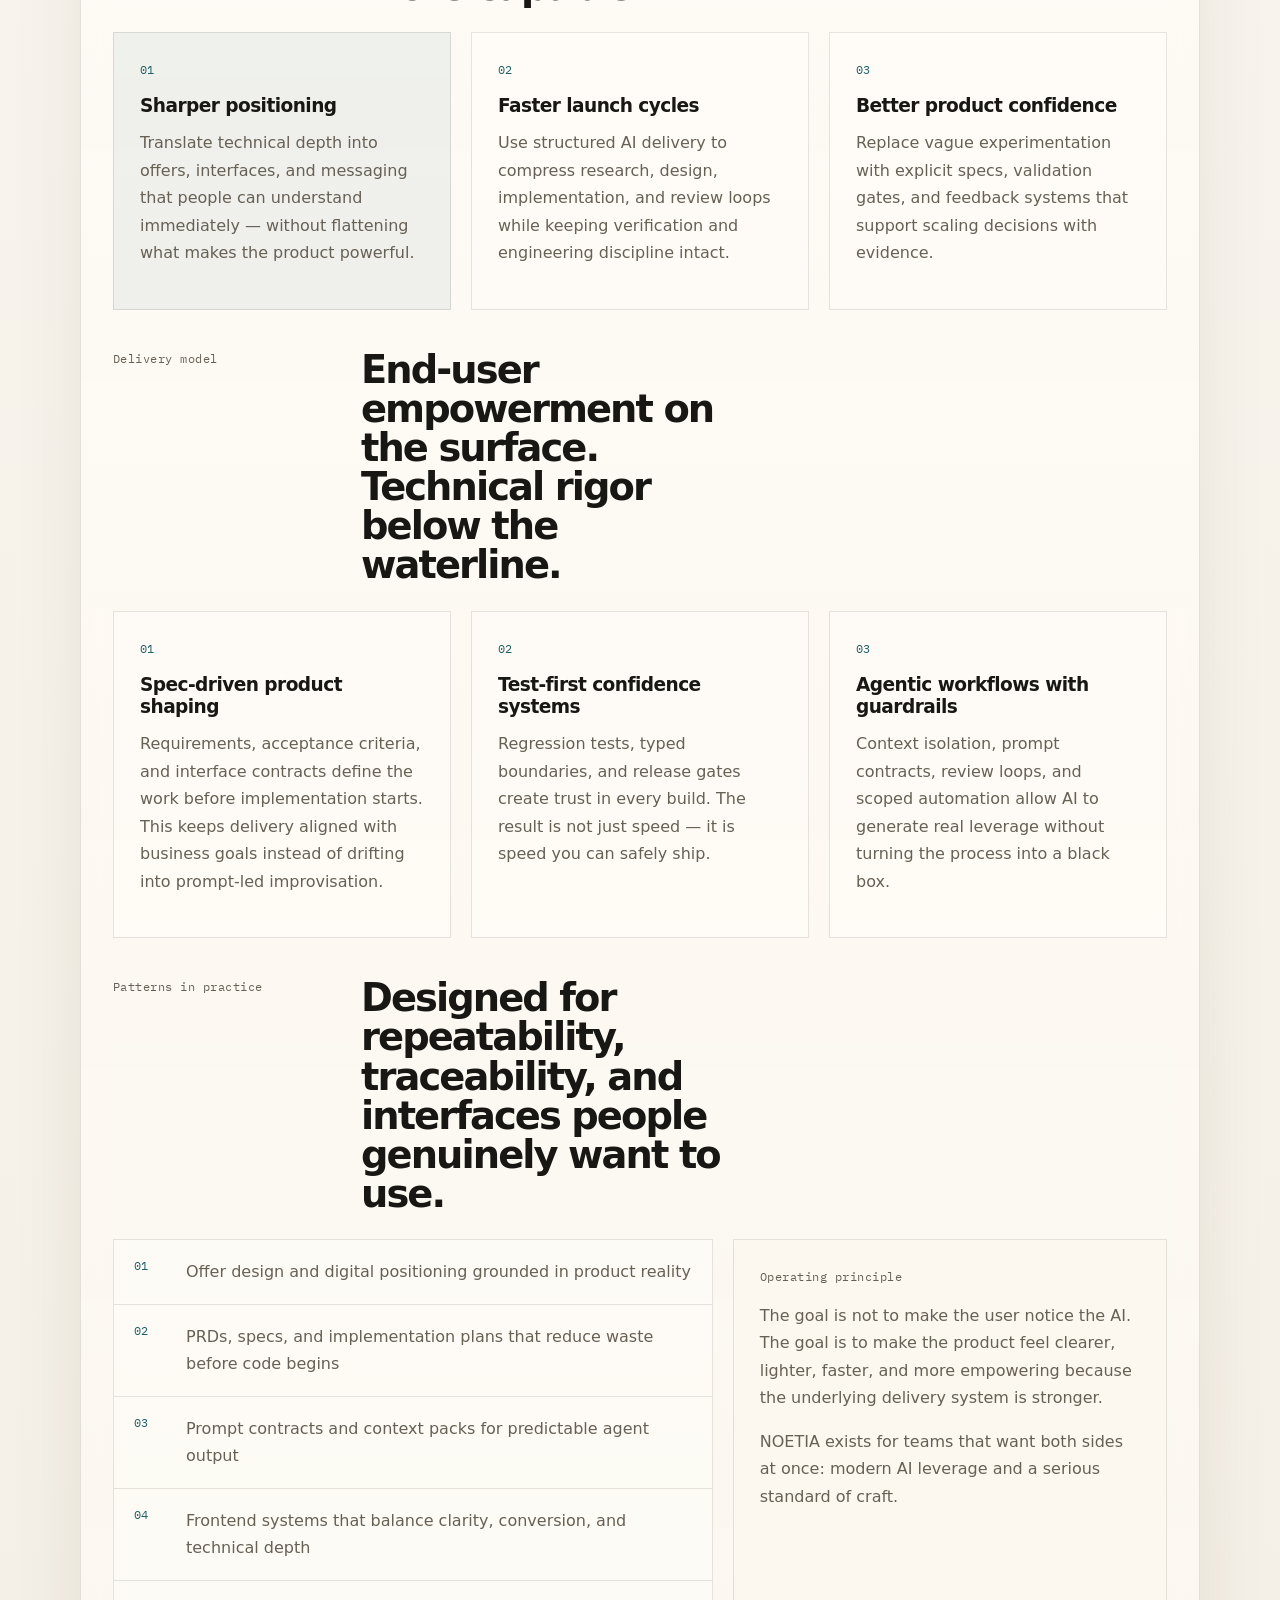
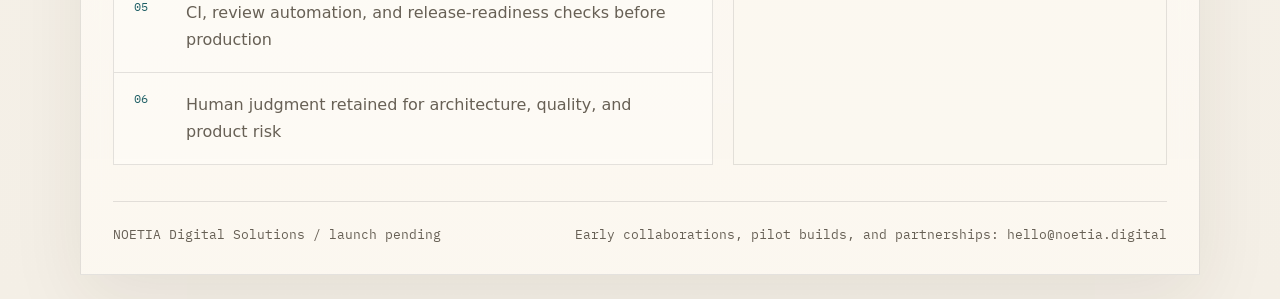
==== commit bc29c3a5: "refactor: simplify visual system and spacing" ====
--- a/index.html
+++ b/index.html
@@ -23,7 +23,6 @@
     <div class="ambient ambient-two"></div>
 
     <div class="frame">
-      <div class="identity-mark" aria-hidden="true">NOETIA</div>
       <header class="masthead">
         <div class="brand-block">
           <p class="meta-line">NOETIA / AI-native systems / pre-launch edition</p>
@@ -45,13 +44,6 @@
           </nav>
         </div>
       </header>
-
-      <div class="identity-strip" aria-label="Brand attributes">
-        <span>strategy</span>
-        <span>systems</span>
-        <span>interfaces</span>
-        <span>AI-native delivery</span>
-      </div>
 
       <main>
         <section class="hero">
@@ -106,7 +98,6 @@
 
         <section class="value-band" id="outcomes">
           <div class="band-intro">
-            <p class="section-tag">/ 01 outcomes</p>
             <p class="section-kicker">What this enables</p>
             <h2>Technology should not overwhelm your users. It should make them feel more capable.</h2>
           </div>
@@ -141,7 +132,6 @@
         <section class="model" id="model">
           <div class="section-heading">
             <div>
-              <p class="section-tag">/ 02 model</p>
               <p class="section-kicker">Delivery model</p>
             </div>
             <h2>End-user empowerment on the surface. Technical rigor below the waterline.</h2>
@@ -178,7 +168,6 @@
         <section class="stack" id="stack">
           <div class="section-heading">
             <div>
-              <p class="section-tag">/ 03 patterns</p>
               <p class="section-kicker">Patterns in practice</p>
             </div>
             <h2>Designed for repeatability, traceability, and interfaces people genuinely want to use.</h2>
--- a/styles.css
+++ b/styles.css
@@ -1,17 +1,15 @@
 :root {
-  --bg: #efe8dc;
-  --bg-2: #f7f2e8;
-  --surface: rgba(255, 252, 246, 0.76);
-  --surface-strong: rgba(255, 252, 246, 0.92);
-  --surface-deep: rgba(28, 31, 39, 0.9);
-  --ink: #171511;
-  --muted: #5f574d;
-  --line: rgba(23, 21, 17, 0.12);
-  --line-strong: rgba(23, 21, 17, 0.18);
-  --accent: #0f6a6f;
-  --accent-2: #bf6844;
-  --accent-soft: rgba(15, 106, 111, 0.12);
-  --shadow: 0 30px 90px rgba(47, 35, 19, 0.12);
+  --bg: #f4efe6;
+  --bg-2: #fbf8f2;
+  --surface: rgba(255, 253, 249, 0.82);
+  --surface-strong: rgba(255, 253, 249, 0.94);
+  --ink: #181714;
+  --muted: #676055;
+  --line: rgba(24, 23, 20, 0.11);
+  --line-strong: rgba(24, 23, 20, 0.16);
+  --accent: #1e5f65;
+  --accent-soft: rgba(30, 95, 101, 0.08);
+  --shadow: 0 24px 70px rgba(48, 38, 24, 0.08);
 }
 
 * {
@@ -25,11 +23,10 @@
 body {
   margin: 0;
   min-height: 100vh;
-  font-family: "IBM Plex Sans", system-ui, sans-serif;
+  font-family: "Inter", system-ui, -apple-system, BlinkMacSystemFont, "Segoe UI", sans-serif;
   color: var(--ink);
   background:
-    radial-gradient(circle at 10% 8%, rgba(15, 106, 111, 0.1), transparent 26%),
-    radial-gradient(circle at 90% 12%, rgba(191, 104, 68, 0.11), transparent 22%),
+    radial-gradient(circle at top right, rgba(30, 95, 101, 0.08), transparent 24%),
     linear-gradient(180deg, var(--bg-2) 0%, var(--bg) 100%);
 }
 
@@ -38,67 +35,46 @@
   position: fixed;
   inset: 0;
   background-image:
-    linear-gradient(rgba(23, 21, 17, 0.03) 1px, transparent 1px),
-    linear-gradient(90deg, rgba(23, 21, 17, 0.03) 1px, transparent 1px);
-  background-size: 42px 42px;
-  opacity: 0.45;
+    linear-gradient(rgba(24, 23, 20, 0.028) 1px, transparent 1px),
+    linear-gradient(90deg, rgba(24, 23, 20, 0.028) 1px, transparent 1px);
+  background-size: 48px 48px;
+  opacity: 0.55;
   pointer-events: none;
 }
 
 .ambient {
   position: fixed;
   border-radius: 999px;
-  filter: blur(60px);
+  filter: blur(72px);
   pointer-events: none;
-  opacity: 0.55;
+  opacity: 0.4;
 }
 
 .ambient-one {
-  top: 140px;
-  right: -80px;
+  top: 120px;
+  right: -90px;
+  width: 240px;
+  height: 240px;
+  background: rgba(30, 95, 101, 0.12);
+}
+
+.ambient-two {
+  left: -120px;
+  bottom: 140px;
   width: 260px;
   height: 260px;
-  background: rgba(15, 106, 111, 0.18);
-}
-
-.ambient-two {
-  left: -100px;
-  bottom: 120px;
-  width: 300px;
-  height: 300px;
-  background: rgba(191, 104, 68, 0.14);
+  background: rgba(30, 95, 101, 0.07);
 }
 
 .frame {
   position: relative;
-  width: min(1240px, calc(100% - 48px));
+  width: min(1120px, calc(100% - 48px));
   margin: 24px auto;
-  padding: 28px;
+  padding: 32px 32px 28px;
   border: 1px solid var(--line);
-  background: linear-gradient(180deg, rgba(255, 253, 248, 0.82), rgba(252, 247, 239, 0.72));
+  background: linear-gradient(180deg, rgba(255, 253, 249, 0.86), rgba(253, 249, 242, 0.8));
   box-shadow: var(--shadow);
-  backdrop-filter: blur(14px);
-}
-
-.identity-mark {
-  position: absolute;
-  top: 92px;
-  right: 26px;
-  font-family: "IBM Plex Mono", ui-monospace, monospace;
-  font-size: clamp(3.8rem, 10vw, 8rem);
-  line-height: 0.9;
-  letter-spacing: -0.08em;
-  color: rgba(23, 21, 17, 0.04);
-  pointer-events: none;
-  user-select: none;
-}
-
-.frame::after {
-  content: "";
-  position: absolute;
-  inset: 18px;
-  border: 1px solid rgba(23, 21, 17, 0.06);
-  pointer-events: none;
+  backdrop-filter: blur(12px);
 }
 
 .masthead,
@@ -128,51 +104,29 @@
 }
 
 .masthead {
-  padding-bottom: 22px;
+  padding-bottom: 24px;
   border-bottom: 1px solid var(--line);
-}
-
-.identity-strip {
-  display: flex;
-  flex-wrap: wrap;
-  gap: 10px;
-  padding: 14px 0 0;
-}
-
-.identity-strip span {
-  padding: 8px 12px;
-  border: 1px solid var(--line);
-  font-family: "IBM Plex Mono", ui-monospace, monospace;
-  font-size: 0.76rem;
-  color: var(--muted);
-  background: rgba(255, 252, 246, 0.55);
-}
-
-.meta-line,
-.section-kicker,
-.signal-label,
-.note-caption,
-.card-number,
-.stack-item span,
-.brand-index,
-.utility-nav a,
-.language-switch a,
-.signal-head {
-  font-family: "IBM Plex Mono", ui-monospace, monospace;
 }
 
 .meta-line,
 .section-kicker,
 .note-caption,
-.section-tag {
-  margin: 0 0 10px;
+.signal-label,
+.utility-nav a,
+.language-switch a,
+.signal-head,
+.card-number,
+.stack-item span {
+  font-family: "IBM Plex Mono", ui-monospace, SFMono-Regular, Menlo, monospace;
+}
+
+.meta-line,
+.section-kicker,
+.note-caption {
+  margin: 0 0 12px;
   font-size: 0.78rem;
   letter-spacing: 0.04em;
   color: var(--muted);
-}
-
-.section-tag {
-  color: var(--accent-2);
 }
 
 .brand-row {
@@ -182,13 +136,14 @@
 }
 
 .brand-index {
-  font-size: 0.85rem;
+  font-family: "IBM Plex Mono", ui-monospace, monospace;
+  font-size: 0.82rem;
   color: var(--accent);
 }
 
 .brand-name {
-  font-size: 1.15rem;
-  font-weight: 700;
+  font-size: 1.02rem;
+  font-weight: 600;
   letter-spacing: -0.02em;
 }
 
@@ -196,7 +151,7 @@
 .language-switch {
   display: flex;
   flex-wrap: wrap;
-  gap: 18px;
+  gap: 16px;
 }
 
 .utility-nav a,
@@ -206,68 +161,43 @@
   text-decoration: none;
 }
 
-.utility-nav a {
-  position: relative;
-  font-size: 0.82rem;
+.utility-nav a,
+.language-switch a {
+  font-size: 0.8rem;
   color: var(--muted);
 }
 
-.utility-nav a::after {
-  content: "";
-  position: absolute;
-  left: 0;
-  bottom: -5px;
-  width: 100%;
-  height: 1px;
-  background: currentColor;
-  transform: scaleX(0);
-  transform-origin: left;
-  transition: transform 160ms ease;
-}
-
-.utility-nav a:hover::after {
-  transform: scaleX(1);
+.utility-nav a:hover,
+.language-switch a:hover,
+.footer a:hover {
+  color: var(--accent);
 }
 
 .language-switch {
-  gap: 8px;
-  padding: 4px;
+  gap: 6px;
+  padding: 3px;
   border: 1px solid var(--line);
-  background: rgba(255, 252, 246, 0.9);
+  background: rgba(255, 253, 249, 0.75);
 }
 
 .language-switch a {
   padding: 6px 10px;
-  font-size: 0.78rem;
-  color: var(--muted);
 }
 
 .language-switch a.is-active {
-  background: var(--ink);
-  color: #fff;
-}
-
-.utility-nav a:hover,
-.language-switch a:hover,
-.footer a:hover,
-.button:hover {
-  color: var(--accent);
-}
-
-.language-switch a.is-active:hover,
-.button-primary:hover {
+  background: rgba(24, 23, 20, 0.92);
   color: #fff;
 }
 
 .hero {
   display: grid;
-  grid-template-columns: minmax(0, 1.5fr) minmax(330px, 0.86fr);
-  gap: 30px;
-  padding: 40px 0 34px;
+  grid-template-columns: minmax(0, 1.48fr) minmax(300px, 0.82fr);
+  gap: 40px;
+  padding: 56px 0 48px;
 }
 
 .hero-copy {
-  max-width: 800px;
+  max-width: 760px;
 }
 
 h1,
@@ -278,24 +208,25 @@
 }
 
 h1 {
-  margin-bottom: 18px;
-  max-width: 12ch;
-  font-size: clamp(3.15rem, 6.6vw, 6.6rem);
-  line-height: 0.92;
+  max-width: 11ch;
+  margin-bottom: 22px;
+  font-size: clamp(3.1rem, 6vw, 5.8rem);
+  line-height: 0.96;
   letter-spacing: -0.065em;
 }
 
 h2 {
+  max-width: 15ch;
   margin-bottom: 0;
-  max-width: 15ch;
-  font-size: clamp(2rem, 3.3vw, 3.35rem);
-  line-height: 0.98;
-  letter-spacing: -0.055em;
+  font-size: clamp(1.9rem, 3vw, 3rem);
+  line-height: 1.02;
+  letter-spacing: -0.05em;
 }
 
 h3 {
-  margin-bottom: 10px;
-  font-size: 1.3rem;
+  margin-bottom: 12px;
+  font-size: 1.16rem;
+  line-height: 1.2;
   letter-spacing: -0.03em;
 }
 
@@ -319,71 +250,65 @@
 .meta-line,
 .section-kicker,
 .note-caption,
-.utility-nav a {
+.utility-nav a,
+.language-switch a {
   color: var(--muted);
 }
 
 .hero-text {
-  max-width: 64ch;
-  font-size: 1.08rem;
+  max-width: 62ch;
+  font-size: 1.04rem;
 }
 
 .hero-text-strong {
-  max-width: 59ch;
-  font-size: 1.15rem;
-  color: #2a251d;
+  font-size: 1.1rem;
+  color: #2c2821;
 }
 
 .hero-actions {
   display: flex;
   flex-wrap: wrap;
-  gap: 14px;
-  margin-top: 30px;
+  gap: 12px;
+  margin-top: 32px;
 }
 
 .hero-footnote {
-  max-width: 54ch;
-  margin-top: 18px;
-  padding-top: 16px;
+  max-width: 56ch;
+  margin-top: 22px;
+  padding-top: 18px;
   border-top: 1px solid var(--line);
-  font-size: 0.98rem;
-  color: #2d281f;
+  font-size: 0.96rem;
+  color: var(--muted);
 }
 
 .button {
   display: inline-flex;
   align-items: center;
   justify-content: center;
-  min-height: 50px;
-  padding: 0 18px;
+  min-height: 46px;
+  padding: 0 16px;
   border: 1px solid var(--line-strong);
+  border-radius: 0;
+  background: transparent;
   text-decoration: none;
-  font-weight: 600;
-  transition:
-    color 180ms ease,
-    background 180ms ease,
-    border-color 180ms ease,
-    transform 180ms ease,
-    box-shadow 180ms ease;
-}
-
-.button:hover {
-  transform: translateY(-1px);
+  font-weight: 500;
+  transition: background 160ms ease, border-color 160ms ease, color 160ms ease;
 }
 
 .button-primary {
+  background: rgba(24, 23, 20, 0.96);
   color: #fff;
-  background: linear-gradient(135deg, var(--ink), #28241d);
-  box-shadow: 0 14px 36px rgba(23, 21, 17, 0.18);
 }
 
 .button-primary:hover {
-  background: linear-gradient(135deg, var(--accent), #0f5559);
+  background: var(--accent);
   border-color: var(--accent);
+  color: #fff;
 }
 
 .button-secondary {
-  background: rgba(255, 252, 246, 0.56);
+  color: var(--ink);
+  background: rgba(255, 253, 249, 0.5);
 }
 
 .signal-panel,
@@ -391,28 +316,28 @@
 .method-card,
 .note-panel,
 .stack-list {
-  background: rgba(255, 252, 246, 0.66);
+  border: 1px solid var(--line);
+  background: rgba(255, 253, 249, 0.52);
 }
 
 .signal-panel {
   padding: 20px;
-  border: 1px solid var(--line);
 }
 
 .signal-panel-featured {
-  background: linear-gradient(180deg, rgba(29, 32, 40, 0.95), rgba(42, 48, 58, 0.9));
+  background: rgba(24, 28, 34, 0.94);
   border-color: rgba(255, 255, 255, 0.08);
-  color: #f2efe7;
-  box-shadow: 0 18px 44px rgba(23, 21, 17, 0.22);
+  color: #f5f1e8;
+  box-shadow: 0 16px 34px rgba(24, 23, 20, 0.12);
 }
 
 .signal-panel-featured .signal-head,
 .signal-panel-featured .signal-label {
-  color: rgba(242, 239, 231, 0.68);
+  color: rgba(245, 241, 232, 0.64);
 }
 
 .signal-panel-featured strong {
-  color: #fffaf0;
+  color: #fff;
 }
 
 .signal-head,
@@ -427,7 +352,7 @@
   padding-bottom: 14px;
   margin-bottom: 16px;
   border-bottom: 1px solid rgba(255, 255, 255, 0.08);
-  font-size: 0.78rem;
+  font-size: 0.76rem;
   text-transform: lowercase;
 }
 
@@ -449,41 +374,37 @@
 .signal-label {
   display: block;
   margin-bottom: 6px;
-  font-size: 0.75rem;
+  font-size: 0.74rem;
+  letter-spacing: 0.05em;
   text-transform: uppercase;
-  letter-spacing: 0.06em;
-}
-
-.value-band {
-  padding: 10px 0 26px;
-}
-
-.band-intro {
+}
+
+.value-band,
+.model,
+.stack {
+  padding-top: 40px;
+}
+
+.band-intro,
+.section-heading {
   display: grid;
-  grid-template-columns: minmax(0, 260px) minmax(0, 1fr);
-  gap: 24px;
-  align-items: end;
-  margin-bottom: 22px;
+  grid-template-columns: minmax(0, 220px) minmax(0, 1fr);
+  gap: 28px;
+  align-items: start;
+  margin-bottom: 26px;
 }
 
 .value-grid,
 .method-grid {
   display: grid;
   grid-template-columns: repeat(3, minmax(0, 1fr));
-  gap: 18px;
-}
-
-.value-grid,
-.method-grid,
-.stack-list {
-  position: relative;
+  gap: 20px;
 }
 
 .value-card,
 .method-card,
 .note-panel {
-  padding: 22px;
-  border: 1px solid var(--line);
+  padding: 26px;
 }
 
 .value-card,
@@ -491,48 +412,26 @@
   min-height: 100%;
 }
 
-.value-card h3,
-.method-card h3 {
-  min-height: 2.8em;
-}
-
 .value-card-highlight {
-  background: linear-gradient(180deg, rgba(15, 106, 111, 0.08), rgba(255, 252, 246, 0.76));
+  background: rgba(30, 95, 101, 0.06);
 }
 
 .card-number {
   display: inline-block;
-  margin-bottom: 16px;
-  font-size: 0.78rem;
+  margin-bottom: 18px;
+  font-size: 0.76rem;
   color: var(--accent);
-}
-
-.model,
-.stack {
-  padding-top: 26px;
-}
-
-.section-heading {
-  display: grid;
-  grid-template-columns: minmax(0, 220px) minmax(0, 1fr);
-  gap: 24px;
-  align-items: start;
-  margin-bottom: 24px;
 }
 
 .stack-layout {
   display: grid;
-  grid-template-columns: minmax(0, 1.18fr) minmax(280px, 0.82fr);
-  gap: 18px;
-}
-
-.stack-list {
-  border: 1px solid var(--line);
+  grid-template-columns: minmax(0, 1.16fr) minmax(280px, 0.84fr);
+  gap: 20px;
 }
 
 .stack-item {
   display: grid;
-  grid-template-columns: 42px 1fr;
+  grid-template-columns: 38px 1fr;
   gap: 14px;
   padding: 18px 20px;
   border-bottom: 1px solid var(--line);
@@ -543,8 +442,8 @@
 }
 
 .stack-item span {
-  font-size: 0.78rem;
-  color: var(--accent-2);
+  font-size: 0.76rem;
+  color: var(--accent);
 }
 
 .stack-item p,
@@ -553,7 +452,7 @@
 }
 
 .note-panel-emphasis {
-  background: linear-gradient(180deg, rgba(255, 252, 246, 0.88), rgba(246, 239, 228, 0.92));
+  background: rgba(252, 248, 241, 0.8);
 }
 
 .note-panel p + p {
@@ -561,25 +460,19 @@
 }
 
 .footer {
-  margin-top: 30px;
-  padding-top: 20px;
+  margin-top: 36px;
+  padding-top: 22px;
   border-top: 1px solid var(--line);
-  font-size: 0.82rem;
+  font-size: 0.8rem;
 }
 
 @media (max-width: 980px) {
-  .identity-mark {
-    top: 120px;
-    right: 18px;
-    font-size: clamp(3rem, 14vw, 5rem);
-  }
-
   .hero,
   .band-intro,
+  .section-heading,
   .value-grid,
   .method-grid,
-  .stack-layout,
-  .section-heading {
+  .stack-layout {
     grid-template-columns: 1fr;
   }
 
@@ -600,32 +493,24 @@
 }
 
 @media (max-width: 640px) {
-  .identity-mark {
-    display: none;
-  }
-
   .frame {
     width: min(100% - 20px, 100%);
     margin: 10px auto;
-    padding: 18px;
-  }
-
-  .frame::after {
-    inset: 10px;
+    padding: 20px;
   }
 
   .hero {
-    padding-top: 30px;
-    gap: 22px;
+    gap: 24px;
+    padding: 42px 0 34px;
   }
 
   .utility-nav,
   .hero-actions {
-    gap: 12px;
+    gap: 10px;
   }
 
   .stack-item {
-    grid-template-columns: 32px 1fr;
+    grid-template-columns: 30px 1fr;
     padding: 16px;
   }
 
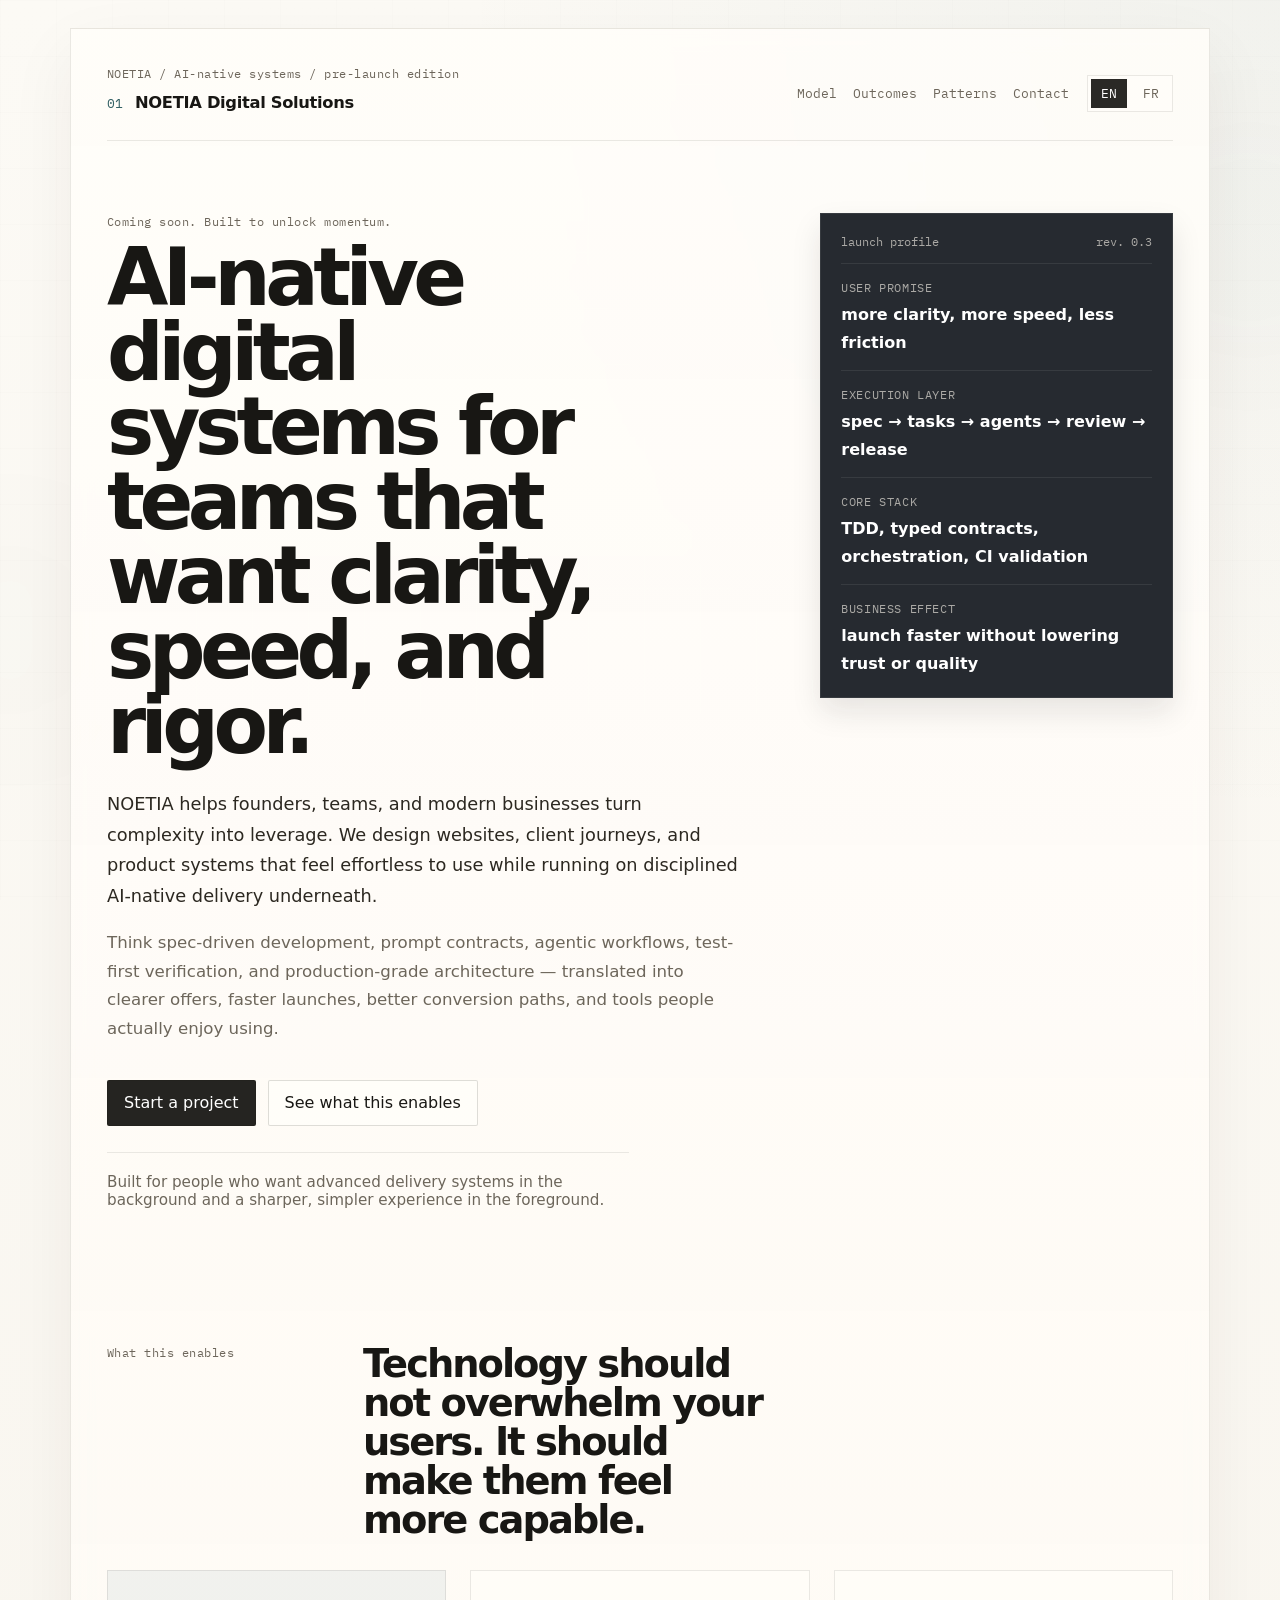
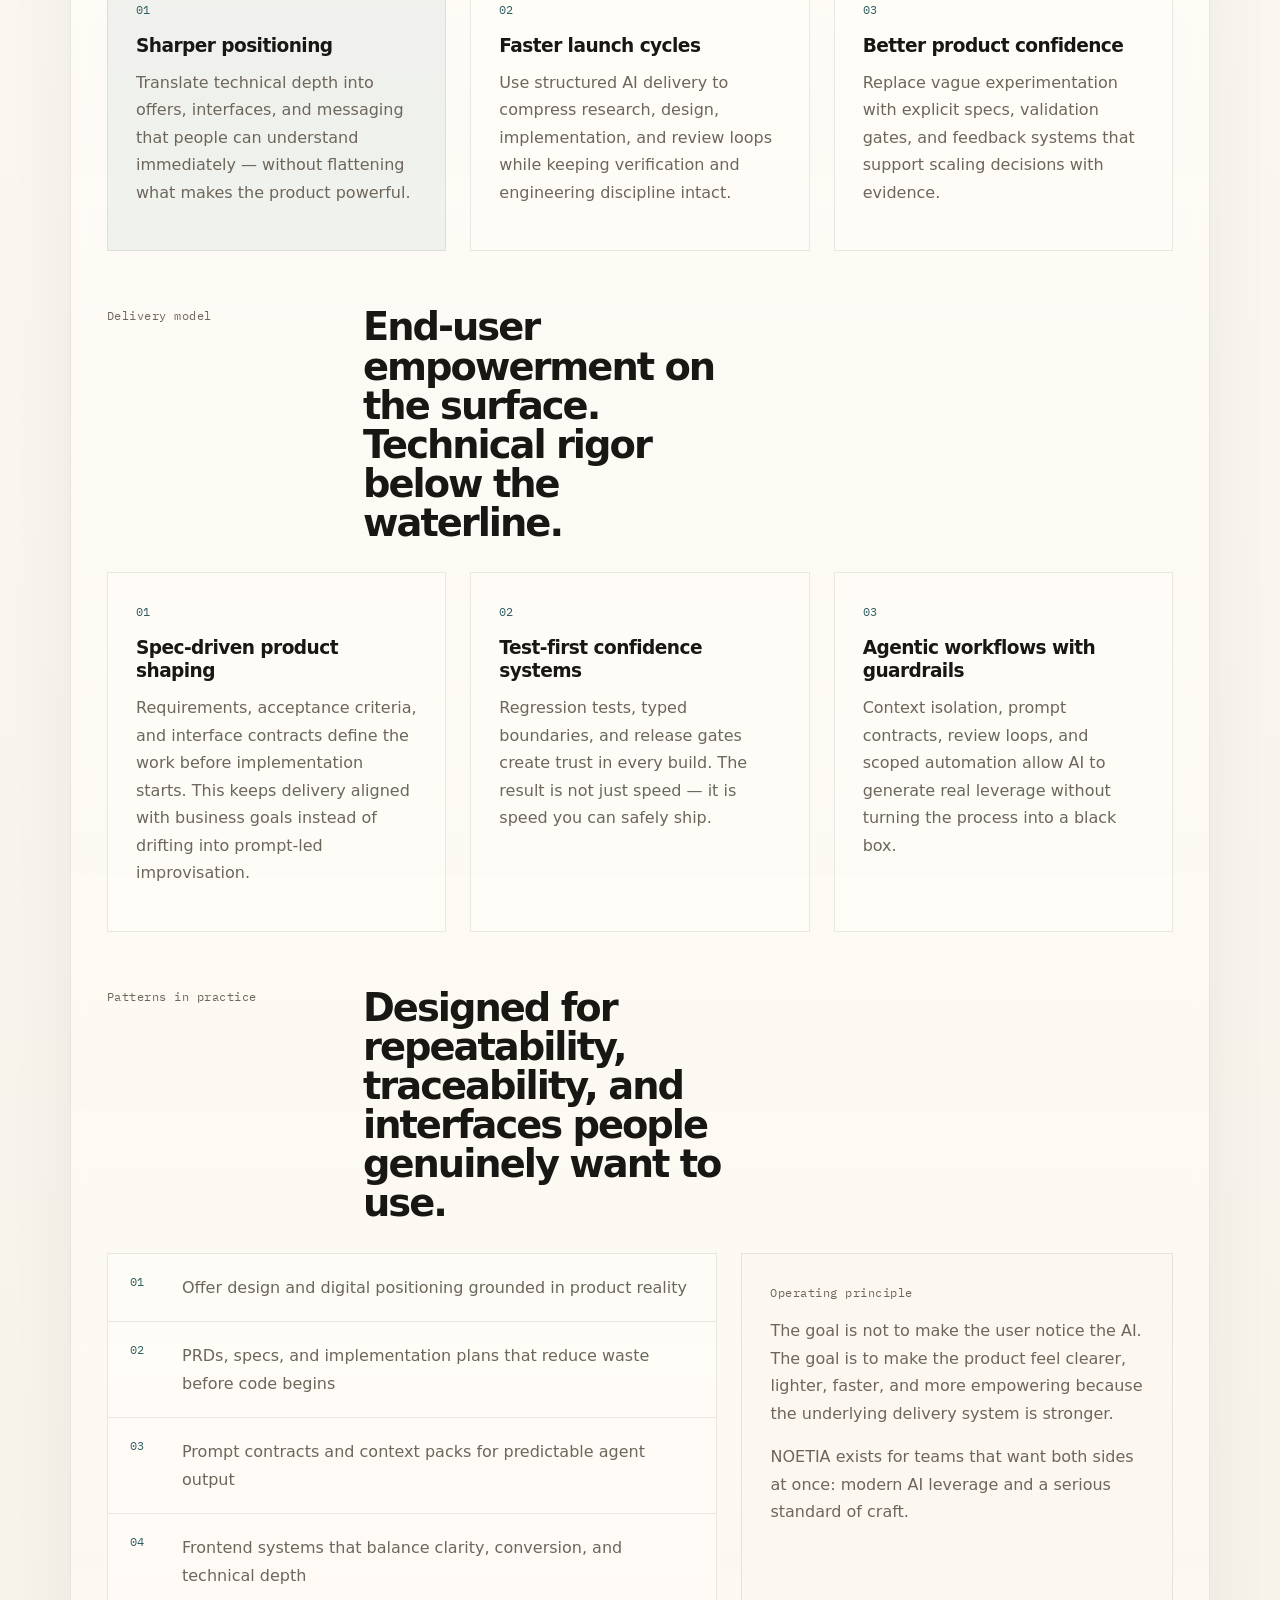
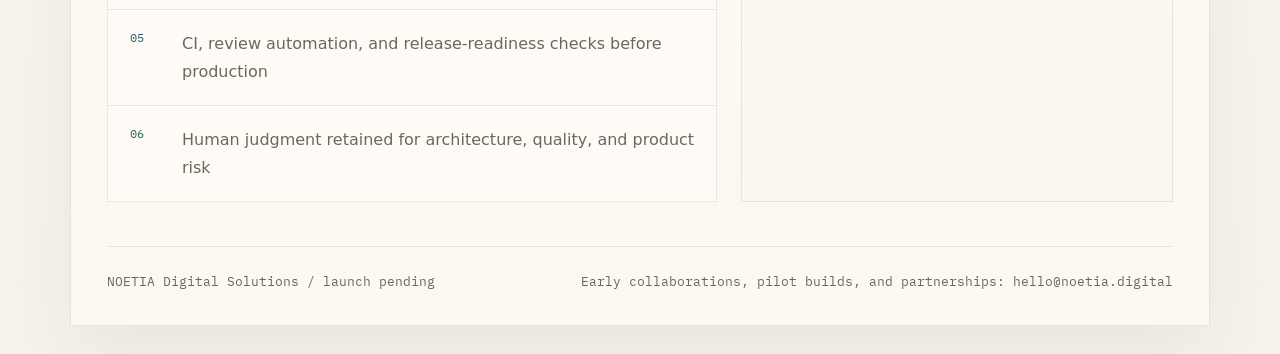
==== commit 4a2b1820: "refactor: rebalance hero spacing and soften palette" ====
--- a/index.html
+++ b/index.html
@@ -49,11 +49,11 @@
         <section class="hero">
           <div class="hero-copy">
             <p class="section-kicker">Coming soon. Built to unlock momentum.</p>
-            <h1>AI-native digital experiences that make advanced technology feel useful, fast, and human.</h1>
+            <h1>AI-native digital systems for teams that want clarity, speed, and rigor.</h1>
             <p class="hero-text hero-text-strong">
               NOETIA helps founders, teams, and modern businesses turn complexity into leverage.
-              We design websites, client journeys, and product systems that feel effortless for the
-              user while running on disciplined AI-native delivery underneath.
+              We design websites, client journeys, and product systems that feel effortless to use
+              while running on disciplined AI-native delivery underneath.
             </p>
             <p class="hero-text">
               Think spec-driven development, prompt contracts, agentic workflows, test-first
@@ -61,7 +61,7 @@
               faster launches, better conversion paths, and tools people actually enjoy using.
             </p>
             <div class="hero-actions">
-              <a class="button button-primary" href="mailto:hello@noetia.digital">Start the conversation</a>
+              <a class="button button-primary" href="mailto:hello@noetia.digital">Start a project</a>
               <a class="button button-secondary" href="#outcomes">See what this enables</a>
             </div>
             <p class="hero-footnote">
--- a/styles.css
+++ b/styles.css
@@ -1,15 +1,15 @@
 :root {
-  --bg: #f4efe6;
-  --bg-2: #fbf8f2;
-  --surface: rgba(255, 253, 249, 0.82);
-  --surface-strong: rgba(255, 253, 249, 0.94);
+  --bg: #f6f2ea;
+  --bg-2: #fcfaf5;
+  --surface: rgba(255, 253, 249, 0.86);
+  --surface-strong: rgba(255, 253, 249, 0.96);
   --ink: #181714;
-  --muted: #676055;
-  --line: rgba(24, 23, 20, 0.11);
-  --line-strong: rgba(24, 23, 20, 0.16);
-  --accent: #1e5f65;
-  --accent-soft: rgba(30, 95, 101, 0.08);
-  --shadow: 0 24px 70px rgba(48, 38, 24, 0.08);
+  --muted: #6d665b;
+  --line: rgba(24, 23, 20, 0.09);
+  --line-strong: rgba(24, 23, 20, 0.14);
+  --accent: #315f63;
+  --accent-soft: rgba(49, 95, 99, 0.06);
+  --shadow: 0 24px 64px rgba(48, 38, 24, 0.06);
 }
 
 * {
@@ -26,7 +26,7 @@
   font-family: "Inter", system-ui, -apple-system, BlinkMacSystemFont, "Segoe UI", sans-serif;
   color: var(--ink);
   background:
-    radial-gradient(circle at top right, rgba(30, 95, 101, 0.08), transparent 24%),
+    radial-gradient(circle at top right, rgba(49, 95, 99, 0.05), transparent 22%),
     linear-gradient(180deg, var(--bg-2) 0%, var(--bg) 100%);
 }
 
@@ -35,19 +35,19 @@
   position: fixed;
   inset: 0;
   background-image:
-    linear-gradient(rgba(24, 23, 20, 0.028) 1px, transparent 1px),
-    linear-gradient(90deg, rgba(24, 23, 20, 0.028) 1px, transparent 1px);
-  background-size: 48px 48px;
-  opacity: 0.55;
+    linear-gradient(rgba(24, 23, 20, 0.022) 1px, transparent 1px),
+    linear-gradient(90deg, rgba(24, 23, 20, 0.022) 1px, transparent 1px);
+  background-size: 56px 56px;
+  opacity: 0.42;
   pointer-events: none;
 }
 
 .ambient {
   position: fixed;
   border-radius: 999px;
-  filter: blur(72px);
+  filter: blur(80px);
   pointer-events: none;
-  opacity: 0.4;
+  opacity: 0.28;
 }
 
 .ambient-one {
@@ -55,7 +55,7 @@
   right: -90px;
   width: 240px;
   height: 240px;
-  background: rgba(30, 95, 101, 0.12);
+  background: rgba(49, 95, 99, 0.08);
 }
 
 .ambient-two {
@@ -63,18 +63,18 @@
   bottom: 140px;
   width: 260px;
   height: 260px;
-  background: rgba(30, 95, 101, 0.07);
+  background: rgba(49, 95, 99, 0.05);
 }
 
 .frame {
   position: relative;
-  width: min(1120px, calc(100% - 48px));
-  margin: 24px auto;
-  padding: 32px 32px 28px;
+  width: min(1140px, calc(100% - 48px));
+  margin: 28px auto;
+  padding: 36px 36px 32px;
   border: 1px solid var(--line);
-  background: linear-gradient(180deg, rgba(255, 253, 249, 0.86), rgba(253, 249, 242, 0.8));
+  background: linear-gradient(180deg, rgba(255, 253, 249, 0.88), rgba(253, 249, 242, 0.82));
   box-shadow: var(--shadow);
-  backdrop-filter: blur(12px);
+  backdrop-filter: blur(10px);
 }
 
 .masthead,
@@ -104,7 +104,7 @@
 }
 
 .masthead {
-  padding-bottom: 24px;
+  padding-bottom: 28px;
   border-bottom: 1px solid var(--line);
 }
 
@@ -191,9 +191,9 @@
 
 .hero {
   display: grid;
-  grid-template-columns: minmax(0, 1.48fr) minmax(300px, 0.82fr);
-  gap: 40px;
-  padding: 56px 0 48px;
+  grid-template-columns: minmax(0, 1.5fr) minmax(320px, 0.8fr);
+  gap: 52px;
+  padding: 72px 0 64px;
 }
 
 .hero-copy {
@@ -208,19 +208,19 @@
 }
 
 h1 {
-  max-width: 11ch;
-  margin-bottom: 22px;
-  font-size: clamp(3.1rem, 6vw, 5.8rem);
-  line-height: 0.96;
-  letter-spacing: -0.065em;
+  max-width: 10.5ch;
+  margin-bottom: 26px;
+  font-size: clamp(3.25rem, 6.2vw, 6rem);
+  line-height: 0.94;
+  letter-spacing: -0.07em;
 }
 
 h2 {
   max-width: 15ch;
   margin-bottom: 0;
-  font-size: clamp(1.9rem, 3vw, 3rem);
+  font-size: clamp(1.95rem, 3vw, 3.05rem);
   line-height: 1.02;
-  letter-spacing: -0.05em;
+  letter-spacing: -0.052em;
 }
 
 h3 {
@@ -256,12 +256,13 @@
 }
 
 .hero-text {
-  max-width: 62ch;
+  max-width: 60ch;
   font-size: 1.04rem;
 }
 
 .hero-text-strong {
-  font-size: 1.1rem;
+  max-width: 56ch;
+  font-size: 1.11rem;
   color: #2c2821;
 }
 
@@ -269,15 +270,15 @@
   display: flex;
   flex-wrap: wrap;
   gap: 12px;
-  margin-top: 32px;
+  margin-top: 36px;
 }
 
 .hero-footnote {
-  max-width: 56ch;
-  margin-top: 22px;
-  padding-top: 18px;
+  max-width: 54ch;
+  margin-top: 26px;
+  padding-top: 20px;
   border-top: 1px solid var(--line);
-  font-size: 0.96rem;
+  font-size: 0.95rem;
   color: var(--muted);
 }
 
@@ -288,7 +289,7 @@
   min-height: 46px;
   padding: 0 16px;
   border: 1px solid var(--line-strong);
-  border-radius: 0;
+  border-radius: 2px;
   background: transparent;
   text-decoration: none;
   font-weight: 500;
@@ -296,7 +297,7 @@
 }
 
 .button-primary {
-  background: rgba(24, 23, 20, 0.96);
+  background: rgba(24, 23, 20, 0.94);
   color: #fff;
 }
 
@@ -308,7 +309,7 @@
 
 .button-secondary {
   color: var(--ink);
-  background: rgba(255, 253, 249, 0.5);
+  background: rgba(255, 253, 249, 0.62);
 }
 
 .signal-panel,
@@ -317,18 +318,19 @@
 .note-panel,
 .stack-list {
   border: 1px solid var(--line);
-  background: rgba(255, 253, 249, 0.52);
+  background: rgba(255, 253, 249, 0.56);
 }
 
 .signal-panel {
   padding: 20px;
+  align-self: start;
 }
 
 .signal-panel-featured {
-  background: rgba(24, 28, 34, 0.94);
+  background: rgba(27, 31, 37, 0.95);
   border-color: rgba(255, 255, 255, 0.08);
   color: #f5f1e8;
-  box-shadow: 0 16px 34px rgba(24, 23, 20, 0.12);
+  box-shadow: 0 14px 28px rgba(24, 23, 20, 0.1);
 }
 
 .signal-panel-featured .signal-head,
@@ -382,29 +384,29 @@
 .value-band,
 .model,
 .stack {
-  padding-top: 40px;
+  padding-top: 56px;
 }
 
 .band-intro,
 .section-heading {
   display: grid;
   grid-template-columns: minmax(0, 220px) minmax(0, 1fr);
-  gap: 28px;
+  gap: 36px;
   align-items: start;
-  margin-bottom: 26px;
+  margin-bottom: 30px;
 }
 
 .value-grid,
 .method-grid {
   display: grid;
   grid-template-columns: repeat(3, minmax(0, 1fr));
-  gap: 20px;
+  gap: 24px;
 }
 
 .value-card,
 .method-card,
 .note-panel {
-  padding: 26px;
+  padding: 28px;
 }
 
 .value-card,
@@ -425,15 +427,15 @@
 
 .stack-layout {
   display: grid;
-  grid-template-columns: minmax(0, 1.16fr) minmax(280px, 0.84fr);
-  gap: 20px;
+  grid-template-columns: minmax(0, 1.16fr) minmax(300px, 0.82fr);
+  gap: 24px;
 }
 
 .stack-item {
   display: grid;
   grid-template-columns: 38px 1fr;
   gap: 14px;
-  padding: 18px 20px;
+  padding: 20px 22px;
   border-bottom: 1px solid var(--line);
 }
 
@@ -460,8 +462,8 @@
 }
 
 .footer {
-  margin-top: 36px;
-  padding-top: 22px;
+  margin-top: 44px;
+  padding-top: 24px;
   border-top: 1px solid var(--line);
   font-size: 0.8rem;
 }
@@ -476,6 +478,11 @@
     grid-template-columns: 1fr;
   }
 
+  .hero {
+    gap: 28px;
+    padding: 52px 0 42px;
+  }
+
   .masthead,
   .footer {
     flex-direction: column;
@@ -496,12 +503,12 @@
   .frame {
     width: min(100% - 20px, 100%);
     margin: 10px auto;
-    padding: 20px;
+    padding: 22px;
   }
 
   .hero {
     gap: 24px;
-    padding: 42px 0 34px;
+    padding: 40px 0 34px;
   }
 
   .utility-nav,
